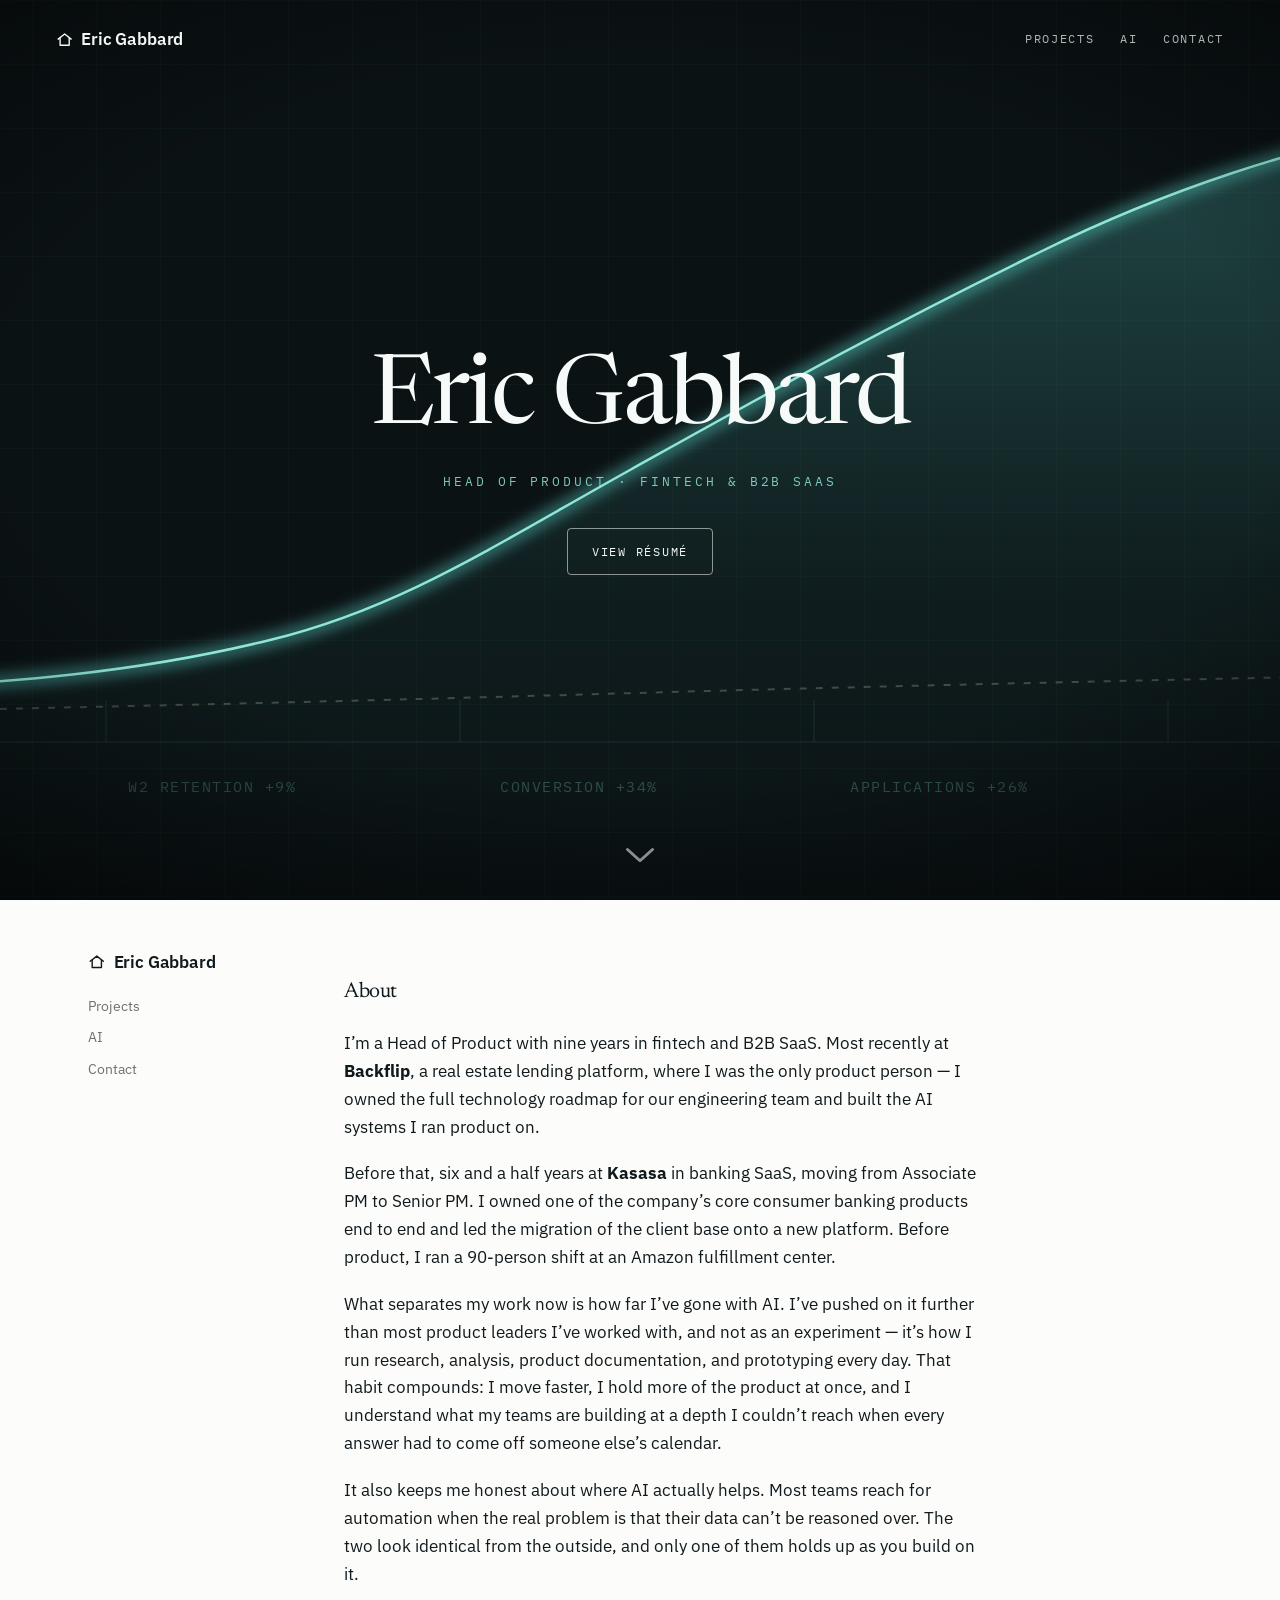
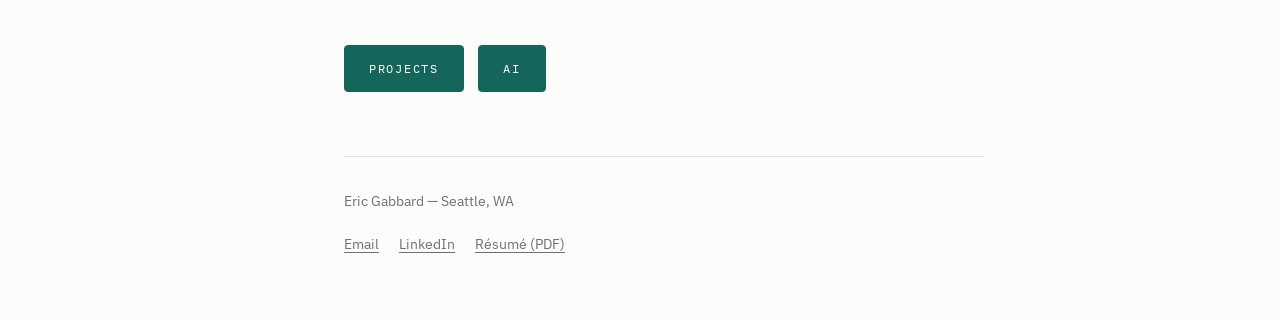
==== index.html @ 1fc72077 "Publish September resume build Rebuild resume.pdf from the updated profile/resume-base.md: new job-h" ====
<!doctype html>
<html lang="en">
<head>
<meta charset="utf-8">
<meta name="viewport" content="width=device-width, initial-scale=1">
<title>Eric Gabbard — Head of Product</title>
<meta name="description" content="Head of Product. Nine years in fintech and B2B SaaS, building products and the AI systems product teams run on.">
<meta property="og:title" content="Eric Gabbard — Head of Product">
<meta property="og:description" content="Nine years in fintech and B2B SaaS, building products and the AI systems product teams run on.">
<meta property="og:type" content="website">
<meta property="og:url" content="https://ericgabbard.com/">
<link rel="canonical" href="https://ericgabbard.com/">
<link rel="icon" href="/favicon-32.png" sizes="32x32" type="image/png">
<link rel="icon" href="/favicon-16.png" sizes="16x16" type="image/png">
<link rel="icon" href="/favicon-48.png" sizes="48x48" type="image/png">
<link rel="apple-touch-icon" href="/apple-touch-icon.png">
<link rel="manifest" href="/site.webmanifest">
<meta name="theme-color" content="#14655a">
<link rel="preconnect" href="https://fonts.googleapis.com">
<link rel="preconnect" href="https://fonts.gstatic.com" crossorigin>
<link rel="stylesheet" href="https://fonts.googleapis.com/css2?family=IBM+Plex+Mono:wght@400;500&family=IBM+Plex+Sans:wght@400;500;600&family=Newsreader:opsz,wght@6..72,400;6..72,500&display=swap">
<link rel="stylesheet" href="/style.css?v=14">
</head>
<body>

<div class="hero">
  <svg class="hero-art" viewBox="0 0 1600 900" preserveAspectRatio="xMidYMid slice" aria-hidden="true" focusable="false">
    <defs>
      <linearGradient id="fade" x1="0" y1="0" x2="0" y2="1">
        <stop offset="0%"   stop-color="#57c9c0" stop-opacity="0.30"/>
        <stop offset="60%"  stop-color="#57c9c0" stop-opacity="0.06"/>
        <stop offset="100%" stop-color="#57c9c0" stop-opacity="0"/>
      </linearGradient>
      <radialGradient id="vig" cx="50%" cy="46%" r="72%">
        <stop offset="55%"  stop-color="#000" stop-opacity="0"/>
        <stop offset="100%" stop-color="#000" stop-opacity="0.62"/>
      </radialGradient>
      <filter id="soft" x="-8%" y="-40%" width="116%" height="180%">
        <feGaussianBlur stdDeviation="7"/>
      </filter>
      <pattern id="grid" width="64" height="64" patternUnits="userSpaceOnUse">
        <path d="M64 0H0V64" fill="none" stroke="#7fd8c8" stroke-opacity="0.05" stroke-width="1"/>
      </pattern>
    </defs>

    <rect width="1600" height="900" fill="#0b1214"/>
    <rect width="1600" height="900" fill="url(#grid)"/>

    <!-- baseline + measurement ticks -->
    <g stroke="#7fd8c8" stroke-opacity="0.13">
      <line x1="0" y1="742" x2="1600" y2="742"/>
      <line x1="266" y1="700" x2="266" y2="742"/>
      <line x1="620" y1="700" x2="620" y2="742"/>
      <line x1="974" y1="700" x2="974" y2="742"/>
      <line x1="1328" y1="700" x2="1328" y2="742"/>
    </g>

    <!-- the curve, drawn large: a retention line that turns -->
    <path d="M0,690 C170,684 300,672 430,640 C560,608 650,548 790,470 C930,392 1040,330 1200,252 C1330,188 1450,150 1600,118"
          fill="none" stroke="#57c9c0" stroke-opacity="0.5" stroke-width="14" filter="url(#soft)"/>
    <path d="M0,690 C170,684 300,672 430,640 C560,608 650,548 790,470 C930,392 1040,330 1200,252 C1330,188 1450,150 1600,118 L1600,900 L0,900 Z"
          fill="url(#fade)"/>
    <path d="M0,690 C170,684 300,672 430,640 C560,608 650,548 790,470 C930,392 1040,330 1200,252 C1330,188 1450,150 1600,118"
          fill="none" stroke="#8fe6d6" stroke-width="2.5"/>

    <!-- a quieter comparison line -->
    <path d="M0,712 C220,708 480,702 760,694 C1040,686 1320,680 1600,674"
          fill="none" stroke="#b9a99a" stroke-opacity="0.32" stroke-width="2" stroke-dasharray="7 9"/>

    <!-- instrument annotations, kept in the baseline band so they never
         collide with the title, and inside the mobile centre-crop -->
    <g font-family="IBM Plex Mono, monospace" font-size="15" fill="#8fe6d6" fill-opacity="0.28" letter-spacing="1.5">
      <text x="288"  y="792">W2 RETENTION  +9%</text>
      <text x="660"  y="792">CONVERSION  +34%</text>
      <text x="1010" y="792">APPLICATIONS  +26%</text>
    </g>

    <rect width="1600" height="900" fill="url(#vig)"/>
  </svg>

  <div class="hero-top">
    <a class="hero-home" href="/" aria-label="Home"><svg class="home-icon" viewBox="0 0 24 24" aria-hidden="true" focusable="false"><path d="M3 11.3 12 4.2l9 7.1" fill="none" stroke="currentColor" stroke-width="1.9" stroke-linecap="round" stroke-linejoin="round"/><path d="M5.7 9.7V19.8h12.6V9.7" fill="none" stroke="currentColor" stroke-width="1.9" stroke-linecap="round" stroke-linejoin="round"/></svg><span>Eric Gabbard</span></a>
    <nav class="hero-nav">
      <a href="/projects">Projects</a>
      <a href="/ai">AI</a>
      <a href="/contact">Contact</a>
    </nav>
  </div>

  <div class="hero-title">
    <h1>Eric Gabbard</h1>
    <p class="hero-role">Head of Product &middot; Fintech &amp; B2B SaaS</p>
    <p class="hero-cta"><a class="btn btn-hero" href="/resume.pdf?v=2026-09">View résumé</a></p>
  </div>

  <a class="hero-cue" href="#about" aria-label="Read more">
    <svg viewBox="0 0 24 14" aria-hidden="true"><path d="M2 2 L12 11 L22 2" fill="none" stroke="currentColor" stroke-width="2.4" stroke-linecap="round" stroke-linejoin="round"/></svg>
  </a>
</div>

<div class="wrap" id="about">

  <header>
    <nav>
      <a class="home" href="/" aria-label="Home"><svg class="home-icon" viewBox="0 0 24 24" aria-hidden="true" focusable="false"><path d="M3 11.3 12 4.2l9 7.1" fill="none" stroke="currentColor" stroke-width="1.9" stroke-linecap="round" stroke-linejoin="round"/><path d="M5.7 9.7V19.8h12.6V9.7" fill="none" stroke="currentColor" stroke-width="1.9" stroke-linecap="round" stroke-linejoin="round"/></svg><span>Eric Gabbard</span></a>
      <ul>
        <li><a href="/projects">Projects</a></li>
        <li><a href="/ai">AI</a></li>
        <li><a href="/contact">Contact</a></li>
      </ul>
    </nav>
  </header>

  <main class="home-about">
    <h2>About</h2>

    <p>I&rsquo;m a Head of Product with nine years in fintech and B2B SaaS. Most recently at
    <strong>Backflip</strong>, a real estate lending platform, where I was the only product person —
    I owned the full technology roadmap for our engineering team and built the AI systems I ran
    product on.</p>

    <p>Before that, six and a half years at <strong>Kasasa</strong> in banking SaaS, moving from
    Associate PM to Senior PM. I owned one of the company&rsquo;s core consumer banking products end
    to end and led the migration of the client base onto a new platform. Before product, I ran a
    90-person shift at an Amazon fulfillment center.</p>

    <p>What separates my work now is how far I&rsquo;ve gone with AI. I&rsquo;ve pushed on it further
    than most product leaders I&rsquo;ve worked with, and not as an experiment — it&rsquo;s how I run
    research, analysis, product documentation, and prototyping every day. That habit compounds: I
    move faster, I hold more of the product at once, and I understand what my teams are building at a
    depth I couldn&rsquo;t reach when every answer had to come off someone else&rsquo;s calendar.</p>

    <p>It also keeps me honest about where AI actually helps. Most teams reach for automation when
    the real problem is that their data can&rsquo;t be reasoned over. The two look identical from the
    outside, and only one of them holds up as you build on it.</p>

    <p class="btn-row">
      <a class="btn btn-primary" href="/projects">Projects</a>
      <a class="btn btn-primary" href="/ai">AI</a>
    </p>
  </main>

  <footer>
    <p>Eric Gabbard — Seattle, WA</p>
    <ul class="footlinks">
      <li><a href="mailto:ericdgabbard@gmail.com">Email</a></li>
      <li><a href="https://www.linkedin.com/in/eric-gabbard-48069759/">LinkedIn</a></li>
      <li><a href="/resume.pdf?v=2026-09">Résumé (PDF)</a></li>
    </ul>
  </footer>

</div>

<script>
(function () {
  var cue = document.querySelector('.hero-cue');
  if (!cue) return;
  var hash = cue.getAttribute('href');
  var target = document.querySelector(hash);
  if (!target) return;

  cue.addEventListener('click', function (e) {
    e.preventDefault();

    if (window.matchMedia('(prefers-reduced-motion: reduce)').matches) {
      target.scrollIntoView();
      history.replaceState(null, '', hash);
      return;
    }

    var start = window.pageYOffset;
    var end = target.getBoundingClientRect().top + start;
    var distance = end - start;
    var duration = 780;
    var t0 = null;

    // easeOutQuad — moves at full speed from the first frame, then eases
    // into the landing. An ease-IN curve here reads as lag before anything
    // happens, which is exactly what we don't want on a click.
    function ease(t) {
      return t * (2 - t);
    }

    function step(now) {
      if (t0 === null) t0 = now;
      var p = Math.min((now - t0) / duration, 1);
      window.scrollTo(0, start + distance * ease(p));
      if (p < 1) {
        requestAnimationFrame(step);
      } else {
        history.replaceState(null, '', hash);
      }
    }

    requestAnimationFrame(step);
  });
})();
</script>

  <script src="/site.js?v=1" defer></script>
  <!-- Cloudflare Web Analytics -->
  <script type='module' src='https://static.cloudflareinsights.com/beacon.min.js' data-cf-beacon='{"token": "a85f519c6c7c4a88a507c44891415a3c"}'></script>
  <!-- End Cloudflare Web Analytics -->
</body>
</html>
---- style.css ----
/* ericgabbard.com — "Instrument Panel"
   Charts are the visual language; every figure is drawn from a published number. */

:root {
  --bg:          #fcfcfa;
  --surface:     #ffffff;
  --fg:          #10191c;
  --muted:       #6a7276;
  --rule:        #e3e2db;
  --accent:      #14655a;
  --accent-soft: #e9f0ee;
  --clay:        #bfae9d;
  --on-accent:   #ffffff;

  --serif: "Newsreader", Georgia, "Iowan Old Style", serif;
  --sans:  "IBM Plex Sans", ui-sans-serif, -apple-system, BlinkMacSystemFont, "Segoe UI", Helvetica, Arial, sans-serif;
  --mono:  "IBM Plex Mono", ui-monospace, "SF Mono", Menlo, Consolas, monospace;

  --max: 44rem;
}

@media (prefers-color-scheme: dark) {
  :root {
    --bg:          #0e1315;
    --surface:     #141a1c;
    --fg:          #e4e8e7;
    --muted:       #8e9997;
    --rule:        #242c2e;
    --accent:      #5cbfad;
    --accent-soft: #16262a;
    --clay:        #8a7d70;
    --on-accent:   #0e1315;
  }
}

*, *::before, *::after { box-sizing: border-box; }

html { -webkit-text-size-adjust: 100%; }

body {
  margin: 0;
  background: var(--bg);
  color: var(--fg);
  font-family: var(--sans);
  font-size: 16.5px;
  line-height: 1.68;
  -webkit-font-smoothing: antialiased;
}

.wrap { max-width: var(--max); margin: 0 auto; padding: 0 1.5rem; }

/* ---------- header ---------- */

header { padding: 2.5rem 0 0; }

nav {
  display: flex; flex-wrap: wrap;
  align-items: center; justify-content: space-between;
  gap: 1rem;
  border-bottom: 1px solid var(--rule);
  padding-bottom: 0.85rem;
}

nav .home {
  font-weight: 600; letter-spacing: -0.01em; text-decoration: none; color: var(--fg);
  display: inline-flex; align-items: center; gap: 0.5rem;
}

/* the home glyph sits with the wordmark and inherits its colour */
.home-icon { width: 1.05em; height: 1.05em; flex: none; }
nav .home:hover { color: var(--accent); }

nav ul { display: flex; gap: 1.5rem; list-style: none; margin: 0; padding: 0; font-size: 0.92rem; }

nav a { color: var(--muted); text-decoration: none; }
nav a:hover, nav a[aria-current="page"] { color: var(--accent); }

/* Below the sidebar breakpoint the nav is a top row rather than a sticky
   left column, so pin the row itself — otherwise the links scroll away and
   the reader has no navigation for the rest of the page. */
@media (max-width: 67.99rem) {
  /* The header, not the nav inside it: a sticky element can only travel
     within its containing block, and the header's box is barely taller
     than the nav row, so pinning the nav pins it nowhere. */
  header {
    position: sticky;
    top: 0;
    z-index: 20;
    background: var(--bg);
    padding: 1.1rem 0 0;
  }
}

a:focus-visible { outline: 2px solid var(--accent); outline-offset: 3px; border-radius: 3px; }

/* ---------- type ---------- */

h1, h2 {
  font-family: var(--serif);
  font-weight: 400;
  letter-spacing: -0.018em;
  line-height: 1.14;
  text-wrap: balance;
}

h1 { font-size: clamp(1.95rem, 5vw, 2.6rem); margin: 2rem 0 1rem; max-width: 20ch; }
h2 { font-size: 1.5rem; margin: 3.2rem 0 1rem; }

h3 {
  font-family: var(--sans);
  font-size: 1.16rem; font-weight: 600;
  letter-spacing: -0.006em;
  margin: 2.6rem 0 0.55rem;
}

p { margin: 0 0 1.15rem; }

a { color: var(--accent); text-underline-offset: 3px; }

.lede { font-size: 1.18rem; line-height: 1.5; color: var(--fg); max-width: 52ch; }
.muted { color: var(--muted); }

.eyebrow {
  font-family: var(--mono);
  font-size: 0.72rem; letter-spacing: 0.12em; text-transform: uppercase;
  color: var(--muted); margin: 0 0 0.8rem;
}

section { margin: 0 0 3.5rem; }

hr { border: 0; border-top: 1px solid var(--rule); margin: 2.6rem 0; }
/* An hr already does the separating; the heading after it does not need its
   full top margin on top of that. Same for the first subhead under a section
   heading. */
hr + h2 { margin-top: 1.6rem; }
h2 + h3 { margin-top: 1.4rem; }

/* ---------- metric strip ---------- */

.strip {
  display: grid;
  grid-template-columns: repeat(auto-fit, minmax(8.5rem, 1fr));
  gap: 1.6rem;
  border-top: 1px solid var(--rule);
  border-bottom: 1px solid var(--rule);
  padding: 1.2rem 0;
  margin: 2.2rem 0 2rem;
}

.metric .k {
  display: block;
  font-family: var(--mono);
  font-size: 0.66rem; letter-spacing: 0.1em; text-transform: uppercase;
  color: var(--muted); margin-bottom: 0.45rem;
}
.metric .v {
  font-family: var(--serif); font-size: 1.7rem; line-height: 1;
  color: var(--accent); font-variant-numeric: tabular-nums;
}
.metric .u { font-family: var(--sans); font-size: 0.72rem; color: var(--muted); margin-left: 0.2rem; }
/* Second line under a metric: the denominator or baseline the number is against.
   Sentence case on purpose — the uppercase .k label above it is already shouting. */
.metric .sub {
  display: block; margin-top: 0.45rem;
  font-family: var(--sans); font-size: 0.76rem; line-height: 1.35;
  color: var(--muted);
}
.metric svg { display: block; margin-top: 0.6rem; width: 100%; height: auto; }

/* ---------- charts ---------- */

.ch-mark { fill: var(--accent); }
.ch-alt  { fill: var(--clay); }
.ch-line { fill: none; stroke: var(--accent); stroke-width: 2; }
.ch-area { fill: var(--accent); opacity: 0.1; }
.ch-lab  { fill: var(--muted); font-family: var(--mono); font-size: 8.5px; letter-spacing: 0.06em; }
.ch-val  { fill: var(--fg); font-family: var(--mono); font-size: 9.5px; }
.ch-on   { fill: var(--on-accent); font-family: var(--sans); font-size: 9px; }
.ch-rule { stroke: var(--rule); stroke-width: 1; }
.ch-ghost { fill: none; stroke: var(--clay); stroke-width: 1; }
.ch-arrow { fill: none; stroke: var(--clay); stroke-width: 1; }

figure { margin: 2rem 0; }
figure svg { display: block; width: 100%; height: auto; }
/* The breakout gives a figure the full 64rem on wide screens, which scales the
   8.5px SVG labels well past body-text size. Hold the drawing back so its type
   reads at roughly the same weight as the prose beside it. */
.case figure { max-width: 46rem; }
figcaption {
  font-family: var(--mono); font-size: 0.72rem; color: var(--muted);
  border-top: 1px solid var(--rule); padding-top: 0.55rem; margin-top: 0.7rem;
  display: flex; flex-wrap: wrap; gap: 0.4rem 1.2rem; justify-content: space-between;
}

/* ---------- work cards ---------- */
/* One project per row. The text column carries problem-then-impact as prose;
   the chart takes the right third. Never a three-up grid — that squeezed the
   cards tall and narrow and left the numbers unreadable. */

.cards { display: grid; grid-template-columns: 1fr; gap: 1.6rem; }

.card {
  display: grid;
  grid-template-columns: minmax(0, 1fr) minmax(0, 20rem);
  gap: 2rem;
  align-items: start;
  padding: 1.6rem 1.75rem;
  border: 1px solid var(--rule);
  border-radius: 8px;
  background: var(--surface);
  text-decoration: none;
  color: inherit;
  transition: border-color 0.15s ease;
}

.card:hover { border-color: var(--accent); }

.card .kicker {
  font-family: var(--mono);
  font-size: 0.68rem; letter-spacing: 0.1em; text-transform: uppercase;
  color: var(--muted); margin: 0 0 0.5rem;
}

.card h3 {
  font-family: var(--serif); font-weight: 500;
  font-size: 1.32rem; line-height: 1.25; margin: 0 0 0.9rem;
}

.card p { margin: 0; color: var(--muted); font-size: 0.94rem; line-height: 1.55; }
.card .pi + .pi { margin-top: 0.7rem; }

.card .tag {
  font-family: var(--mono);
  font-size: 0.62rem; letter-spacing: 0.11em; text-transform: uppercase;
  color: var(--accent);
  margin-right: 0.5rem;
}

.card .stats { margin-top: 1.05rem; }

.card .more {
  display: inline-block; margin-top: 1.05rem;
  font-family: var(--mono); font-size: 0.72rem; letter-spacing: 0.04em;
  color: var(--accent);
}

.card:hover .more { text-decoration: underline; }

.card .chart { align-self: center; }
.card .chart svg { display: block; width: 100%; height: auto; }

@media (max-width: 52rem) {
  .card { grid-template-columns: 1fr; gap: 1.3rem; }
  /* stacked, the chart would blow up to full width and the 9px SVG type with
     it — hold it to roughly the width it has in the two-column layout */
  .card .chart { max-width: 22rem; }
}

/* ---------- lists ---------- */

ul.plain { list-style: none; margin: 0; padding: 0; }
ul.plain > li { padding: 0.9rem 0; border-top: 1px solid var(--rule); }
ul.plain > li:last-child { border-bottom: 1px solid var(--rule); }

.build h3 { margin: 0 0 0.3rem; }
.build p { margin: 0 0 0.5rem; }

.stats { display: flex; flex-wrap: wrap; gap: 0.5rem; list-style: none; margin: 0; padding: 0; }
.stats li {
  font-family: var(--mono);
  font-size: 0.72rem; font-variant-numeric: tabular-nums;
  color: var(--accent); background: var(--accent-soft);
  border-radius: 3px; padding: 0.2rem 0.55rem;
}

/* ---------- case study ---------- */

.case dl { margin: 0 0 2rem; }
.case dt {
  font-family: var(--mono);
  font-size: 0.7rem; letter-spacing: 0.1em; text-transform: uppercase;
  color: var(--muted); margin-top: 1rem;
}
.case dd { margin: 0.2rem 0 0; }

blockquote {
  margin: 2.2rem 0;
  padding: 0.2rem 0 0.2rem 1.2rem;
  border-left: 2px solid var(--accent);
  font-family: var(--serif); font-size: 1.12rem; font-style: italic;
  color: var(--muted);
}

.outcome {
  border: 1px solid var(--rule);
  border-radius: 8px;
  padding: 1.2rem 1.4rem;
  background: var(--accent-soft);
}
.outcome h3 { margin-top: 0; }
.outcome ul { margin: 0; padding-left: 1.1rem; }

.back { display: inline-block; margin: 2.5rem 0 0; font-size: 0.93rem; text-decoration: none; }

/* A date sitting beside an h3. Mono and small so it reads as a timestamp
   rather than competing with the heading it follows. */
.when {
  font-family: var(--mono);
  font-size: 0.72rem; font-weight: 400;
  letter-spacing: 0.04em;
  color: var(--muted);
  margin-left: 0.15rem;
}

/* ---------- blueprint figures (AI page) ---------- */

.plate {
  background: #0e1826;
  background-image:
    linear-gradient(rgba(127,168,201,0.09) 1px, transparent 1px),
    linear-gradient(90deg, rgba(127,168,201,0.09) 1px, transparent 1px);
  background-size: 22px 22px;
  border: 1px solid #23405c;
  border-radius: 8px;
  padding: 1.4rem 1.5rem 1.1rem;
  margin: 2.2rem 0;
  overflow-x: auto;
}

.plate svg { display: block; width: 100%; min-width: 30rem; height: auto; }

.plate figcaption {
  font-family: var(--mono); font-size: 0.68rem;
  letter-spacing: 0.09em; text-transform: uppercase;
  color: #8fa4b8; border-top: 1px solid rgba(127,168,201,0.28);
  padding-top: 0.6rem; margin-top: 0.9rem;
}

.bp-box   { fill: none; stroke: #7fa8c9; stroke-width: 1; }
.bp-box-d { fill: none; stroke: #7fa8c9; stroke-width: 1; stroke-dasharray: 3 3; }
.bp-key   { fill: rgba(87,201,192,0.10); stroke: #57c9c0; stroke-width: 1.4; }
.bp-arrow { fill: none; stroke: #7fa8c9; stroke-width: 1; }
.bp-arrow-k { fill: none; stroke: #57c9c0; stroke-width: 1; }
.bp-head  { fill: #7fa8c9; }
.bp-head-k { fill: #57c9c0; }
.bp-t     { fill: #dfeaf4; font-family: var(--mono); font-size: 9.5px; }
.bp-t-k   { fill: #57c9c0; font-family: var(--mono); font-size: 10px; }
.bp-t-m   { fill: #8fa4b8; font-family: var(--mono); font-size: 8.5px; letter-spacing: 0.08em; }

/* ---------- footer ---------- */

footer {
  border-top: 1px solid var(--rule);
  margin-top: 4rem;
  padding: 2rem 0 4rem;
  font-size: 0.9rem;
  color: var(--muted);
}

footer a { color: var(--muted); }
footer a:hover { color: var(--accent); }

.footlinks { display: flex; flex-wrap: wrap; gap: 1.25rem; list-style: none; margin: 0.5rem 0 0; padding: 0; }

@media (prefers-reduced-motion: reduce) {
  * { transition: none !important; animation: none !important; }
}

.bp-box-w { fill: none; stroke: #d98c7a; stroke-width: 1; }
.bp-t-w   { fill: #d98c7a; font-family: var(--mono); font-size: 8.5px; }
.bp-arrow-w { fill: none; stroke: #d98c7a; stroke-width: 1; }
.bp-div   { stroke: rgba(127,168,201,0.35); stroke-width: 1; stroke-dasharray: 4 4; }

main > .eyebrow:first-child { margin-top: 2.2rem; }

/* ---------- wide screens: sticky identity rail + breakout figures ----------
   Prose keeps its ~65-character measure; charts and diagrams take the extra
   width instead of leaving it empty. Everything below 68rem is untouched. */

@media (min-width: 68rem) {

  .wrap {
    max-width: 74rem;
    display: grid;
    grid-template-columns: 12rem minmax(0, 40rem) minmax(0, 1fr);
    column-gap: 4rem;
    align-items: start;
    padding: 0 2.5rem;
  }

  header {
    grid-column: 1;
    grid-row: 1 / span 2;
    position: sticky;
    top: 3rem;
    padding: 3rem 0 0;
  }

  header nav {
    flex-direction: column;
    align-items: flex-start;
    gap: 1.1rem;
    border-bottom: 0;
    padding-bottom: 0;
  }

  header nav .home { font-size: 1.05rem; }

  header nav ul { flex-direction: column; gap: 0.45rem; font-size: 0.9rem; }

  main {
    grid-column: 2 / 4;
    display: grid;
    grid-template-columns: minmax(0, 40rem) minmax(0, 1fr);
    column-gap: 4rem;
    padding-top: 3rem;
  }

  main > * { grid-column: 1; }

  /* data breathes into the right margin */
  main > .strip,
  main > figure,
  main > .loop,
  main > .builtfor,
  main > .plate { grid-column: 1 / -1; }


  /* Plates break out of the prose measure, but only a little. At full 1/-1
     width they read as the page's subject instead of its supporting evidence. */
  main > .plate { max-width: 44rem; }

  main > *:first-child { margin-top: 0; }

  footer {
    grid-column: 2;
    grid-row: 2;
  }

  .strip { grid-template-columns: repeat(4, 1fr); }

  .plate svg { min-width: 0; }
}

@media (min-width: 100rem) {
  .wrap { max-width: 84rem; grid-template-columns: 14rem minmax(0, 44rem) minmax(0, 1fr); }
  main { grid-template-columns: minmax(0, 44rem) minmax(0, 1fr); }
}

@media (min-width: 68rem) {
  /* sparklines are sparklines — don't let them stretch across the strip */
  .metric svg { max-width: 15rem; }

  /* one project per row, breaking into the right margin the way a figure does */
  main > .cards { grid-column: 1 / -1; }
  .card { grid-template-columns: minmax(0, 1fr) minmax(0, 22rem); gap: 3rem; padding: 1.75rem 2rem; }
}

/* ================= home hero ================= */

.hero {
  position: relative;
  /* Full viewport, so nothing from the About section peeks above the fold.
     dvh tracks the mobile toolbar as it collapses; vh is the fallback. */
  min-height: 100vh;
  min-height: 100dvh;
  display: grid;
  grid-template-rows: auto 1fr auto;
  overflow: hidden;
  background: #0b1214;
  isolation: isolate;
}

.hero-art {
  position: absolute;
  inset: 0;
  width: 100%;
  height: 100%;
  z-index: -1;
}

.hero-top {
  display: flex;
  flex-wrap: wrap;
  align-items: center;
  justify-content: space-between;
  gap: 1rem;
  padding: 1.6rem clamp(1.5rem, 5vw, 3.5rem);
}

.hero-home {
  color: #f2f7f5;
  font-weight: 600;
  text-decoration: none;
  letter-spacing: -0.01em;
  display: inline-flex;
  align-items: center;
  gap: 0.5rem;
}

.hero-nav { display: flex; gap: 1.6rem; border-bottom: 0; padding-bottom: 0; }

.hero-nav a {
  color: rgba(242, 247, 245, 0.72);
  text-decoration: none;
  font-family: var(--mono);
  font-size: 0.76rem;
  letter-spacing: 0.14em;
  text-transform: uppercase;
}

.hero-nav a:hover, .hero-home:hover { color: #8fe6d6; }

.hero-title {
  align-self: center;
  text-align: center;
  padding: 0 1.5rem;
}

.hero-title h1 {
  font-family: var(--serif);
  font-weight: 400;
  color: #f6faf8;
  font-size: clamp(2.6rem, 9vw, 6rem);
  line-height: 1;
  letter-spacing: -0.03em;
  margin: 0;
  max-width: none;
}

.hero-role {
  font-family: var(--mono);
  font-size: clamp(0.68rem, 1.6vw, 0.84rem);
  letter-spacing: 0.22em;
  text-transform: uppercase;
  color: rgba(143, 230, 214, 0.85);
  margin: 1.4rem 0 0;
}

.hero-cue {
  justify-self: center;
  margin-bottom: 2.2rem;
  color: rgba(242, 247, 245, 0.55);
  width: 30px;
  display: block;
  animation: cue 2.6s ease-in-out infinite;
}

.hero-cue svg { display: block; width: 100%; }
.hero-cue:hover, .hero-cue:focus-visible { color: #8fe6d6; animation-play-state: paused; }

@keyframes cue {
  0%, 100% { transform: translateY(0); }
  50%      { transform: translateY(5px); }
}

@media (prefers-reduced-motion: reduce) {
  .hero-cue { animation: none; }
}

/* ================= home body ================= */

/* The home page's below-fold half uses the same .wrap shell as every other
   page, so the nav that appears when you scroll past the hero is the same
   nav — a top row on narrow screens, the sticky left column at 68rem+. */

.home-about h2 {
  margin: 2rem 0 1.6rem;
  font-size: 1.35rem;
}

.home-about p { font-size: 1.04rem; }

.home-links {
  display: flex;
  flex-wrap: wrap;
  gap: 1.6rem;
  margin: 2rem 0 0;
  font-family: var(--mono);
  font-size: 0.8rem;
  letter-spacing: 0.1em;
  text-transform: uppercase;
}

.btn-row {
  display: flex;
  flex-wrap: wrap;
  gap: 0.9rem;
  margin: 2.4rem 0 0;
}

.hero-cta { margin: 2.2rem 0 0; }

.btn {
  display: inline-block;
  border: 1px solid var(--accent);
  color: var(--accent);
  text-decoration: none;
  font-family: var(--mono);
  font-size: 0.78rem;
  letter-spacing: 0.14em;
  text-transform: uppercase;
  padding: 0.75rem 1.5rem;
  border-radius: 4px;
  transition: background 0.15s ease, color 0.15s ease;
}

.btn:hover { background: var(--accent); color: var(--on-accent); }

/* filled: the two routes off the homepage */
.btn-primary {
  background: var(--accent);
  color: var(--on-accent);
  border-color: var(--accent);
}

.btn-primary:hover { background: transparent; color: var(--accent); }

/* on the dark hero, the accent green has too little contrast — go light */
.btn-hero {
  border-color: rgba(242, 247, 245, 0.55);
  color: #f2f7f5;
}

.btn-hero:hover { background: #f2f7f5; color: #0b1214; }
.btn-hero:focus-visible { outline-color: #8fe6d6; }

/* ================= contact list ================= */

.contact-list > li {
  display: grid;
  grid-template-columns: 7rem 1fr;
  gap: 1rem;
  align-items: baseline;
}

.contact-list .k {
  font-family: var(--mono);
  font-size: 0.7rem;
  letter-spacing: 0.1em;
  text-transform: uppercase;
  color: var(--muted);
}

@media (max-width: 30rem) {
  .contact-list > li { grid-template-columns: 1fr; gap: 0.2rem; }
}

@media (max-width: 30rem) {
  .hero-role { letter-spacing: 0.13em; font-size: 0.63rem; }
  .hero-top { padding: 1.2rem 1.1rem; }
  .hero-nav { gap: 1.1rem; }
}

/* No CSS scroll-behavior here on purpose: the hero cue animates the scroll
   in JS, and a browser-level smooth scroll fights it on every frame — the
   symptom is a long stall before anything moves. */

#about { scroll-margin-top: 0; }

/* ---------- the day loop (AI page hero) ----------
   Four panels, one working day. Hairline grid rather than four bordered
   cards: the day is continuous, and gaps between cards would read as four
   unrelated claims instead of one loop. */

/* Two by two, held to the prose measure. Four columns across 34rem gave each
   panel ~8rem and broke the text to one word a line; the day still reads in
   order left-to-right, top-to-bottom. */
.loop {
  display: grid;
  grid-template-columns: repeat(2, minmax(0, 1fr));
  gap: 1px;
  background: var(--rule);
  border: 1px solid var(--rule);
  border-radius: 8px;
  overflow: hidden;
  margin: 2rem 0 2.4rem;
}

.loop .step { background: var(--bg); padding: 1.3rem 1.25rem 1.45rem; }

.loop .when {
  display: block;
  font-family: var(--mono);
  font-size: 0.66rem; letter-spacing: 0.13em; text-transform: uppercase;
  color: var(--accent);
  margin-bottom: 0.4rem;
}

.loop h3 { font-size: 1.06rem; margin: 0 0 0.35rem; }
/* These four panels are the page's opening argument, not caption text.
   They read at body size and in body colour; the mono .when label above
   is what carries the hierarchy. */
.loop p { margin: 0; font-size: 1rem; line-height: 1.6; color: var(--fg); }

@media (max-width: 30rem) {
  .loop { grid-template-columns: 1fr; }
}

/* The pivot from my own practice to the company's. Reads as a turn in the
   argument, not as a pull quote. */

.turn {
  border-left: 2px solid var(--accent);
  background: var(--accent-soft);
  border-radius: 0 8px 8px 0;
  padding: 1.15rem 1.3rem;
  margin: 2.2rem 0;
}
.turn p { margin: 0; }
.turn p.claim { font-weight: 600; }
.turn p + p { margin-top: 0.6rem; font-size: 1.02rem; line-height: 1.6; color: var(--fg); }

/* Three things the company got. Clay rules on top, no boxes — these are
   summaries that point down the page, not cards to click. */

.builtfor { display: grid; grid-template-columns: 1fr; gap: 1.7rem; margin: 1.4rem 0 0; }
/* Flex column so the stat can be pushed to the bottom: the three paragraphs
   are different lengths, and left in flow their hairlines sat at three
   different heights across the row. */
.builtfor .bf {
  border-top: 2px solid var(--clay);
  padding-top: 0.7rem;
  display: flex;
  flex-direction: column;
}
.builtfor .bf h3 { margin: 0 0 0.35rem; font-size: 1.06rem; }
.builtfor .bf p { margin: 0; font-size: 1rem; line-height: 1.6; color: var(--fg); }

/* The number is the point of each block, so it leaves the paragraph and sits
   below a hairline as a labelled pair. Set as one run it wrapped mid-value and
   left "days" alone on the last line; a label above gives the value its own
   line to break on. */
/* auto keeps the hairline on the floor of the block; the gap below the prose
   is the minimum, not the actual, distance */
.builtfor .bf > p:not(.stat) { margin-bottom: 0.9rem; }
.builtfor .bf p.stat {
  margin-top: auto;
  border-top: 1px solid var(--rule);
  padding-top: 0.5rem;
}
.builtfor .bf .stat .lab {
  display: block;
  font-family: var(--mono);
  font-size: 0.64rem; letter-spacing: 0.12em; text-transform: uppercase;
  color: var(--muted);
  margin-bottom: 0.15rem;
}
.builtfor .bf .stat .val {
  display: block;
  font-family: var(--mono);
  font-size: 0.85rem; line-height: 1.4;
  color: var(--accent);
}

/* Deliberately not a three-up. Split across the prose measure each column is
   ~10rem wide and the sentences shred; stacked, each one keeps a readable
   line and the clay rule still separates them at a glance. */

/* The day and the three outcomes stay on the prose measure. They are the
   argument, not supporting data, so they align with the paragraphs above and
   below them rather than breaking into the right margin the way .strip and
   the figures do. */

/* .wrap.solo is retired (2026-09-01). It existed because the wide grid
   reserved a third of the screen for breakout figures, which left a
   figure-light page as a narrow ribbon beside an empty column. The grid above
   now runs 40rem of prose against a 14rem figure margin, so every page --
   case study, essay, cards -- sits on one geometry with the rail anchored at
   the same x. Pages whose blocks want the extra width span 1 / -1 instead. */

/* Between the sidebar breakpoint and the phone, the day is two by two and the
   outcomes sit side by side. */
@media (min-width: 46rem) and (max-width: 67.99rem) {
  .builtfor { grid-template-columns: repeat(3, minmax(0, 1fr)); gap: 1.5rem; }
}

/* ---------- panel rows at the breakout width ----------
   .loop and .builtfor span 1 / -1, so above the sidebar breakpoint they get
   prose + figure margin rather than the 40rem measure. Declared here, after
   their base rules, because those set the narrow fallbacks. */
@media (min-width: 68rem) {
  .loop { grid-template-columns: repeat(4, minmax(0, 1fr)); }
  .builtfor { grid-template-columns: repeat(3, minmax(0, 1fr)); gap: 1.7rem; }
}
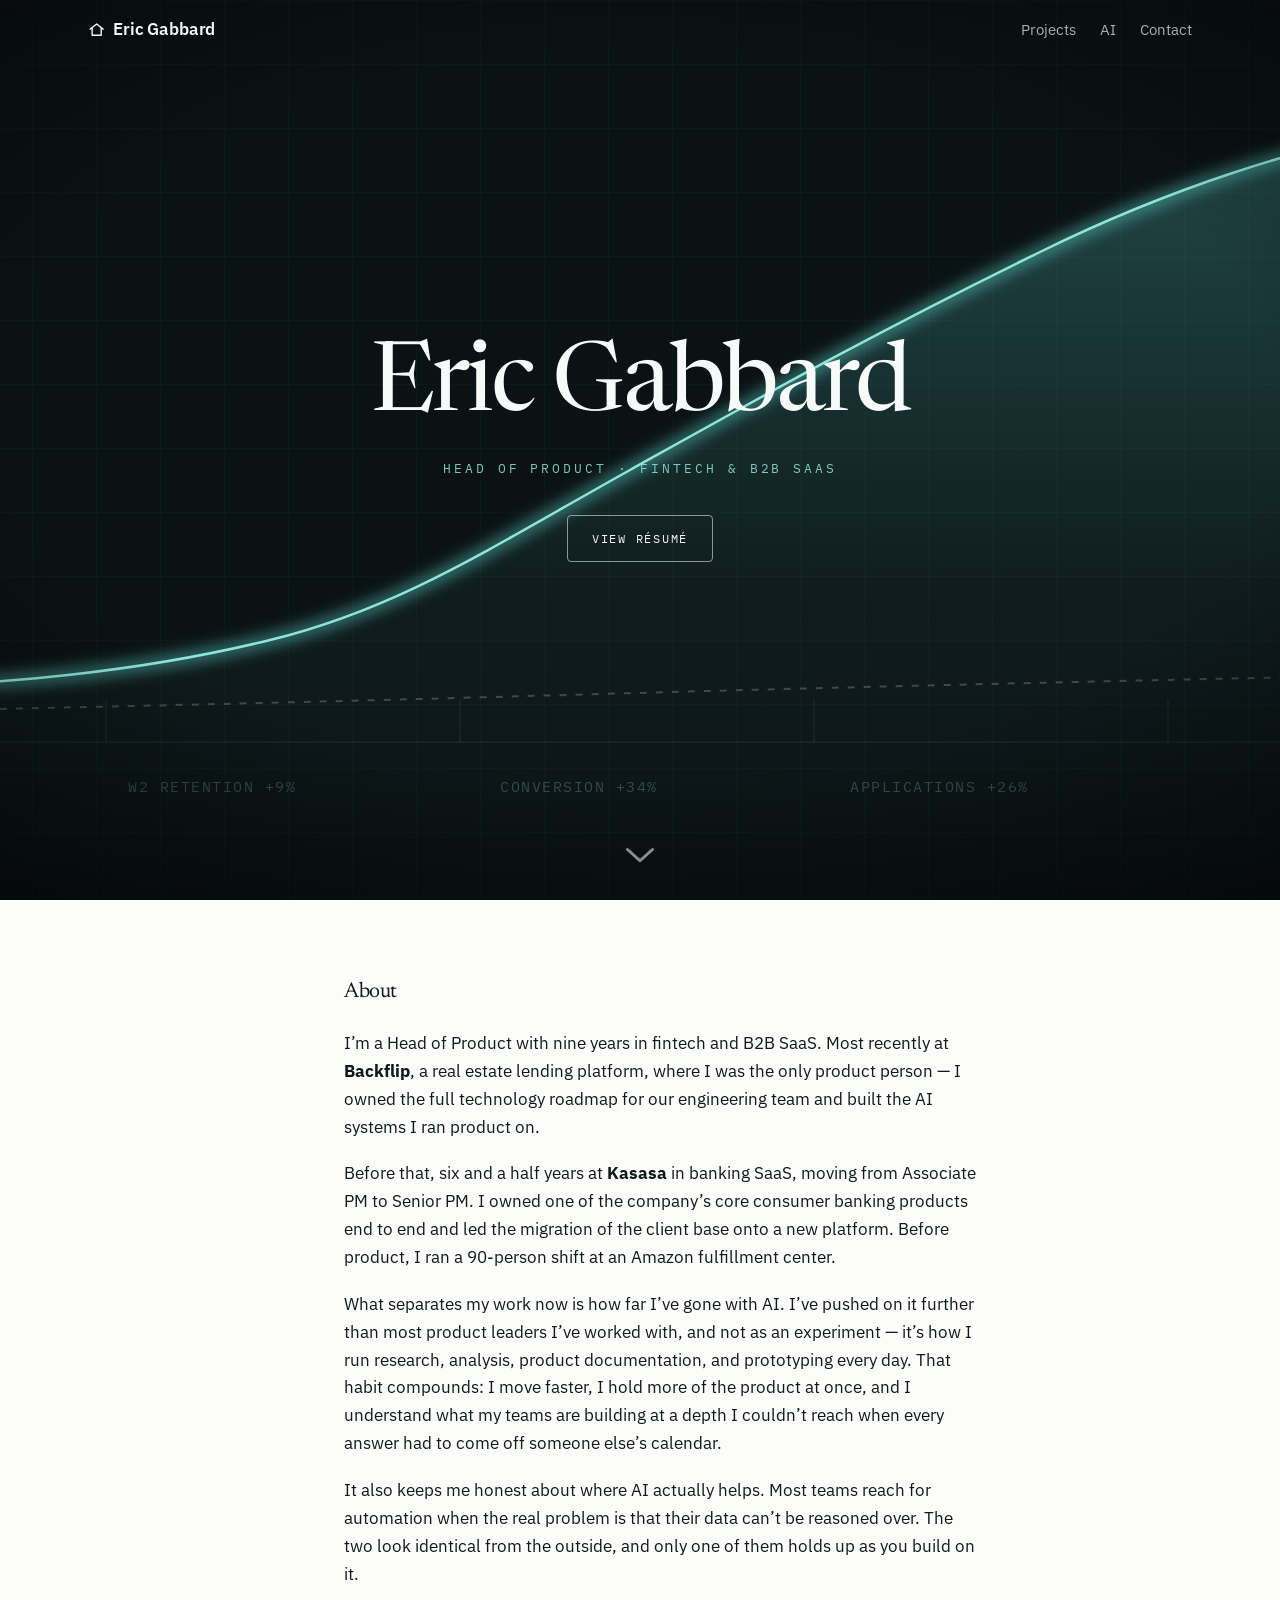
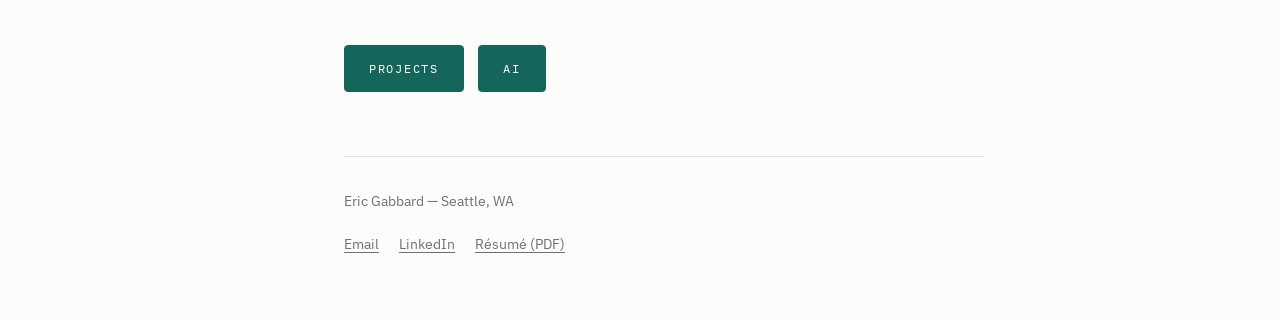
==== commit 0bf40ac5: "Site review phase 1: performance, layout, accessibility, SEO plumbing Fonts load non-blocking with u" ====
--- a/index.html
+++ b/index.html
@@ -9,6 +9,13 @@
 <meta property="og:description" content="Nine years in fintech and B2B SaaS, building products and the AI systems product teams run on.">
 <meta property="og:type" content="website">
 <meta property="og:url" content="https://ericgabbard.com/">
+<meta property="og:image" content="https://ericgabbard.com/og-image.png">
+<meta property="og:image:width" content="1200">
+<meta property="og:image:height" content="630">
+<meta name="twitter:card" content="summary_large_image">
+<meta name="twitter:title" content="Eric Gabbard — Head of Product">
+<meta name="twitter:description" content="Nine years in fintech and B2B SaaS, building products and the AI systems product teams run on.">
+<meta name="twitter:image" content="https://ericgabbard.com/og-image.png">
 <link rel="canonical" href="https://ericgabbard.com/">
 <link rel="icon" href="/favicon-32.png" sizes="32x32" type="image/png">
 <link rel="icon" href="/favicon-16.png" sizes="16x16" type="image/png">
@@ -18,10 +25,38 @@
 <meta name="theme-color" content="#14655a">
 <link rel="preconnect" href="https://fonts.googleapis.com">
 <link rel="preconnect" href="https://fonts.gstatic.com" crossorigin>
-<link rel="stylesheet" href="https://fonts.googleapis.com/css2?family=IBM+Plex+Mono:wght@400;500&family=IBM+Plex+Sans:wght@400;500;600&family=Newsreader:opsz,wght@6..72,400;6..72,500&display=swap">
-<link rel="stylesheet" href="/style.css?v=14">
+<link rel="stylesheet" href="https://fonts.googleapis.com/css2?family=IBM+Plex+Mono:wght@400&family=IBM+Plex+Sans:wght@400;600&family=Newsreader:opsz,wght@6..72,400;6..72,500&display=swap" media="print" onload="this.media='all'">
+<noscript><link rel="stylesheet" href="https://fonts.googleapis.com/css2?family=IBM+Plex+Mono:wght@400&family=IBM+Plex+Sans:wght@400;600&family=Newsreader:opsz,wght@6..72,400;6..72,500&display=swap"></noscript>
+<link rel="stylesheet" href="/style.css?v=15">
+<script type="application/ld+json">
+{
+  "@context": "https://schema.org",
+  "@type": "Person",
+  "name": "Eric Gabbard",
+  "jobTitle": "Head of Product",
+  "url": "https://ericgabbard.com/",
+  "sameAs": ["https://www.linkedin.com/in/eric-gabbard-48069759/"],
+  "address": {
+    "@type": "PostalAddress",
+    "addressLocality": "Seattle",
+    "addressRegion": "WA"
+  }
+}
+</script>
 </head>
 <body>
+<a class="skip" href="#main">Skip to content</a>
+
+<header class="bar over">
+  <nav>
+    <a class="home" href="/" aria-label="Eric Gabbard, home"><svg class="home-icon" viewBox="0 0 24 24" aria-hidden="true" focusable="false"><path d="M3 11.3 12 4.2l9 7.1" fill="none" stroke="currentColor" stroke-width="1.9" stroke-linecap="round" stroke-linejoin="round"/><path d="M5.7 9.7V19.8h12.6V9.7" fill="none" stroke="currentColor" stroke-width="1.9" stroke-linecap="round" stroke-linejoin="round"/></svg><span>Eric Gabbard</span></a>
+    <ul>
+      <li><a href="/projects/">Projects</a></li>
+      <li><a href="/ai">AI</a></li>
+      <li><a href="/contact">Contact</a></li>
+    </ul>
+  </nav>
+</header>
 
 <div class="hero">
   <svg class="hero-art" viewBox="0 0 1600 900" preserveAspectRatio="xMidYMid slice" aria-hidden="true" focusable="false">
@@ -46,6 +81,9 @@
     <rect width="1600" height="900" fill="#0b1214"/>
     <rect width="1600" height="900" fill="url(#grid)"/>
 
+    <!-- everything drawn, as one layer: on a phone CSS slides this group
+         down so the curve clears the title -->
+    <g class="art">
     <!-- baseline + measurement ticks -->
     <g stroke="#7fd8c8" stroke-opacity="0.13">
       <line x1="0" y1="742" x2="1600" y2="742"/>
@@ -74,18 +112,10 @@
       <text x="660"  y="792">CONVERSION  +34%</text>
       <text x="1010" y="792">APPLICATIONS  +26%</text>
     </g>
+    </g>
 
     <rect width="1600" height="900" fill="url(#vig)"/>
   </svg>
-
-  <div class="hero-top">
-    <a class="hero-home" href="/" aria-label="Home"><svg class="home-icon" viewBox="0 0 24 24" aria-hidden="true" focusable="false"><path d="M3 11.3 12 4.2l9 7.1" fill="none" stroke="currentColor" stroke-width="1.9" stroke-linecap="round" stroke-linejoin="round"/><path d="M5.7 9.7V19.8h12.6V9.7" fill="none" stroke="currentColor" stroke-width="1.9" stroke-linecap="round" stroke-linejoin="round"/></svg><span>Eric Gabbard</span></a>
-    <nav class="hero-nav">
-      <a href="/projects">Projects</a>
-      <a href="/ai">AI</a>
-      <a href="/contact">Contact</a>
-    </nav>
-  </div>
 
   <div class="hero-title">
     <h1>Eric Gabbard</h1>
@@ -100,18 +130,7 @@
 
 <div class="wrap" id="about">
 
-  <header>
-    <nav>
-      <a class="home" href="/" aria-label="Home"><svg class="home-icon" viewBox="0 0 24 24" aria-hidden="true" focusable="false"><path d="M3 11.3 12 4.2l9 7.1" fill="none" stroke="currentColor" stroke-width="1.9" stroke-linecap="round" stroke-linejoin="round"/><path d="M5.7 9.7V19.8h12.6V9.7" fill="none" stroke="currentColor" stroke-width="1.9" stroke-linecap="round" stroke-linejoin="round"/></svg><span>Eric Gabbard</span></a>
-      <ul>
-        <li><a href="/projects">Projects</a></li>
-        <li><a href="/ai">AI</a></li>
-        <li><a href="/contact">Contact</a></li>
-      </ul>
-    </nav>
-  </header>
-
-  <main class="home-about">
+  <main id="main" class="home-about">
     <h2>About</h2>
 
     <p>I&rsquo;m a Head of Product with nine years in fintech and B2B SaaS. Most recently at
@@ -135,7 +154,7 @@
     outside, and only one of them holds up as you build on it.</p>
 
     <p class="btn-row">
-      <a class="btn btn-primary" href="/projects">Projects</a>
+      <a class="btn btn-primary" href="/projects/">Projects</a>
       <a class="btn btn-primary" href="/ai">AI</a>
     </p>
   </main>
@@ -153,6 +172,18 @@
 
 <script>
 (function () {
+  // The bar is light-on-dark only while the hero is under it.
+  var bar = document.querySelector('header.bar');
+  var hero = document.querySelector('.hero');
+  if (!bar || !hero || !('IntersectionObserver' in window)) { if (bar) bar.classList.remove('over'); return; }
+  new IntersectionObserver(function (entries) {
+    bar.classList.toggle('over', entries[0].isIntersecting);
+  }, { rootMargin: '-' + bar.offsetHeight + 'px 0px 0px 0px', threshold: 0 }).observe(hero);
+})();
+</script>
+
+<script>
+(function () {
   var cue = document.querySelector('.hero-cue');
   if (!cue) return;
   var hash = cue.getAttribute('href');
@@ -168,11 +199,23 @@
       return;
     }
 
+    var bar = document.querySelector('header.bar');
     var start = window.pageYOffset;
-    var end = target.getBoundingClientRect().top + start;
+    var end = target.getBoundingClientRect().top + start - (bar ? bar.offsetHeight + 20 : 0);
     var distance = end - start;
     var duration = 780;
     var t0 = null;
+    var cancelled = false;
+
+    // The reader taking the wheel, a finger or a key mid-flight means the
+    // animation should stop fighting them. One-shot listeners; whichever
+    // path ends the animation removes the rest.
+    var stops = ['wheel', 'touchstart', 'keydown'];
+    function cancel() { cancelled = true; unlisten(); }
+    function unlisten() {
+      stops.forEach(function (ev) { window.removeEventListener(ev, cancel); });
+    }
+    stops.forEach(function (ev) { window.addEventListener(ev, cancel, { passive: true }); });
 
     // easeOutQuad — moves at full speed from the first frame, then eases
     // into the landing. An ease-IN curve here reads as lag before anything
@@ -182,12 +225,14 @@
     }
 
     function step(now) {
+      if (cancelled) return;
       if (t0 === null) t0 = now;
       var p = Math.min((now - t0) / duration, 1);
       window.scrollTo(0, start + distance * ease(p));
       if (p < 1) {
         requestAnimationFrame(step);
       } else {
+        unlisten();
         history.replaceState(null, '', hash);
       }
     }
@@ -197,7 +242,7 @@
 })();
 </script>
 
-  <script src="/site.js?v=1" defer></script>
+  <script src="/site.js?v=2" defer></script>
   <!-- Cloudflare Web Analytics -->
   <script type='module' src='https://static.cloudflareinsights.com/beacon.min.js' data-cf-beacon='{"token": "a85f519c6c7c4a88a507c44891415a3c"}'></script>
   <!-- End Cloudflare Web Analytics -->
--- a/style.css
+++ b/style.css
@@ -9,7 +9,9 @@
   --rule:        #e3e2db;
   --accent:      #14655a;
   --accent-soft: #e9f0ee;
-  --clay:        #bfae9d;
+  /* Also the comparison-bar fill in the charts, so it has to clear 3:1 on
+     --bg (this is 3.4:1); the lighter clay it replaced was 2.1:1. */
+  --clay:        #9c8b78;
   --on-accent:   #ffffff;
 
   --serif: "Newsreader", Georgia, "Iowan Old Style", serif;
@@ -17,6 +19,10 @@
   --mono:  "IBM Plex Mono", ui-monospace, "SF Mono", Menlo, Consolas, monospace;
 
   --max: 44rem;
+
+  /* Height of the home page's top bar. The hero is sized against it so the
+     bar plus the hero fill exactly one viewport. */
+  --bar-h: 3.8rem;
 }
 
 @media (prefers-color-scheme: dark) {
@@ -49,9 +55,28 @@
 
 .wrap { max-width: var(--max); margin: 0 auto; padding: 0 1.5rem; }
 
+/* Keyboard users get a way past the nav. Off-canvas until focused, then it
+   drops in as a small filled tab at the top-left. */
+.skip {
+  position: absolute;
+  top: 0; left: 0;
+  z-index: 30;
+  transform: translateY(-110%);
+  background: var(--accent);
+  color: var(--on-accent);
+  font-family: var(--mono);
+  font-size: 0.78rem;
+  letter-spacing: 0.08em;
+  text-decoration: none;
+  padding: 0.6rem 1rem;
+  border-radius: 0 0 4px 0;
+  transition: transform 0.12s ease;
+}
+.skip:focus, .skip:focus-visible { transform: none; outline-offset: 0; }
+
 /* ---------- header ---------- */
 
-header { padding: 2.5rem 0 0; }
+header { padding: 1.1rem 0 0; }
 
 nav {
   display: flex; flex-wrap: wrap;
@@ -74,6 +99,10 @@
 
 nav a { color: var(--muted); text-decoration: none; }
 nav a:hover, nav a[aria-current="page"] { color: var(--accent); }
+
+/* Inline links take vertical padding without changing the line box, so this
+   lifts the hit area to 24px+ without moving anything. */
+nav ul a, .footlinks a { padding: 0.35rem 0; }
 
 /* Below the sidebar breakpoint the nav is a top row rather than a sticky
    left column, so pin the row itself — otherwise the links scroll away and
@@ -87,9 +116,43 @@
     top: 0;
     z-index: 20;
     background: var(--bg);
-    padding: 1.1rem 0 0;
-  }
-}
+  }
+}
+
+/* The home page's one nav: a full-width bar that sits above the hero and
+   stays pinned at every width. It is the same row as the inner pages' top
+   nav, with the hairline on the bar rather than on the row inside it. */
+header.bar {
+  position: sticky;
+  top: 0;
+  z-index: 20;
+  display: flex;
+  flex-direction: column;
+  justify-content: center;
+  min-height: var(--bar-h);
+  padding: 0;
+  background: var(--bg);
+  border-bottom: 1px solid var(--rule);
+}
+
+header.bar nav {
+  width: 100%;
+  max-width: var(--max);
+  margin: 0 auto;
+  padding: 0 1.5rem;
+  border-bottom: 0;
+}
+
+/* While the bar is over the hero it goes transparent and light, so the dark
+   frame runs edge to edge; once the hero scrolls out (JS toggles .over off)
+   it becomes the same solid bar the inner pages use. No JS: solid bar. */
+header.bar.over {
+  background: transparent;
+  border-bottom-color: transparent;
+}
+header.bar.over nav .home { color: #f3f7f5; }
+header.bar.over nav ul a { color: rgba(226, 238, 234, 0.72); }
+header.bar.over nav ul a:hover { color: #8fe6d6; }
 
 a:focus-visible { outline: 2px solid var(--accent); outline-offset: 3px; border-radius: 3px; }
 
@@ -117,8 +180,7 @@
 
 a { color: var(--accent); text-underline-offset: 3px; }
 
-.lede { font-size: 1.18rem; line-height: 1.5; color: var(--fg); max-width: 52ch; }
-.muted { color: var(--muted); }
+.lede { font-size: 1.18rem; line-height: 1.5; color: var(--fg); }
 
 .eyebrow {
   font-family: var(--mono);
@@ -126,53 +188,10 @@
   color: var(--muted); margin: 0 0 0.8rem;
 }
 
-section { margin: 0 0 3.5rem; }
-
-hr { border: 0; border-top: 1px solid var(--rule); margin: 2.6rem 0; }
-/* An hr already does the separating; the heading after it does not need its
-   full top margin on top of that. Same for the first subhead under a section
-   heading. */
-hr + h2 { margin-top: 1.6rem; }
-h2 + h3 { margin-top: 1.4rem; }
-
-/* ---------- metric strip ---------- */
-
-.strip {
-  display: grid;
-  grid-template-columns: repeat(auto-fit, minmax(8.5rem, 1fr));
-  gap: 1.6rem;
-  border-top: 1px solid var(--rule);
-  border-bottom: 1px solid var(--rule);
-  padding: 1.2rem 0;
-  margin: 2.2rem 0 2rem;
-}
-
-.metric .k {
-  display: block;
-  font-family: var(--mono);
-  font-size: 0.66rem; letter-spacing: 0.1em; text-transform: uppercase;
-  color: var(--muted); margin-bottom: 0.45rem;
-}
-.metric .v {
-  font-family: var(--serif); font-size: 1.7rem; line-height: 1;
-  color: var(--accent); font-variant-numeric: tabular-nums;
-}
-.metric .u { font-family: var(--sans); font-size: 0.72rem; color: var(--muted); margin-left: 0.2rem; }
-/* Second line under a metric: the denominator or baseline the number is against.
-   Sentence case on purpose — the uppercase .k label above it is already shouting. */
-.metric .sub {
-  display: block; margin-top: 0.45rem;
-  font-family: var(--sans); font-size: 0.76rem; line-height: 1.35;
-  color: var(--muted);
-}
-.metric svg { display: block; margin-top: 0.6rem; width: 100%; height: auto; }
-
 /* ---------- charts ---------- */
 
 .ch-mark { fill: var(--accent); }
 .ch-alt  { fill: var(--clay); }
-.ch-line { fill: none; stroke: var(--accent); stroke-width: 2; }
-.ch-area { fill: var(--accent); opacity: 0.1; }
 .ch-lab  { fill: var(--muted); font-family: var(--mono); font-size: 8.5px; letter-spacing: 0.06em; }
 .ch-val  { fill: var(--fg); font-family: var(--mono); font-size: 9.5px; }
 .ch-on   { fill: var(--on-accent); font-family: var(--sans); font-size: 9px; }
@@ -192,17 +211,40 @@
   display: flex; flex-wrap: wrap; gap: 0.4rem 1.2rem; justify-content: space-between;
 }
 
+/* On a phone a 560-unit figure would set its 8.5px labels at about 5px.
+   Below 40rem the drawing keeps a 34rem floor (labels at 8px and up) and
+   scrolls sideways inside this wrapper instead; the caption stays put
+   underneath. The two-tone
+   backgrounds are the scroll-shadow trick: the covers are attached to the
+   content and slide away to reveal the shadows at whichever edge has more. */
+.fig-scroll { overflow-x: auto; -webkit-overflow-scrolling: touch; }
+
+@media (max-width: 39.99rem) {
+  .fig-scroll svg { min-width: 34rem; }
+  .fig-scroll {
+    background:
+      linear-gradient(to right, var(--bg) 40%, transparent) 0 0 / 3rem 100%,
+      linear-gradient(to left,  var(--bg) 40%, transparent) 100% 0 / 3rem 100%,
+      radial-gradient(farthest-side at 0 50%,   rgba(0,0,0,0.18), transparent) 0 0 / 1rem 100%,
+      radial-gradient(farthest-side at 100% 50%, rgba(0,0,0,0.18), transparent) 100% 0 / 1rem 100%;
+    background-repeat: no-repeat;
+    background-attachment: local, local, scroll, scroll;
+  }
+}
+
 /* ---------- work cards ---------- */
-/* One project per row. The text column carries problem-then-impact as prose;
-   the chart takes the right third. Never a three-up grid — that squeezed the
-   cards tall and narrow and left the numbers unreadable. */
+/* One project per row. Stacked at every width below the sidebar breakpoint:
+   text, then the chart, then the chips and the call to action. Above it the
+   chart takes the right column and top-aligns with the kicker. Never a
+   three-up grid — that squeezed the cards tall and narrow and left the
+   numbers unreadable. */
 
 .cards { display: grid; grid-template-columns: 1fr; gap: 1.6rem; }
 
 .card {
   display: grid;
-  grid-template-columns: minmax(0, 1fr) minmax(0, 20rem);
-  gap: 2rem;
+  grid-template-columns: 1fr;
+  gap: 1.3rem;
   align-items: start;
   padding: 1.6rem 1.75rem;
   border: 1px solid var(--rule);
@@ -221,9 +263,11 @@
   color: var(--muted); margin: 0 0 0.5rem;
 }
 
-.card h3 {
+.card h2 {
   font-family: var(--serif); font-weight: 500;
-  font-size: 1.32rem; line-height: 1.25; margin: 0 0 0.9rem;
+  font-size: 1.32rem; line-height: 1.25; letter-spacing: -0.006em;
+  text-wrap: wrap;
+  margin: 0 0 0.9rem;
 }
 
 .card p { margin: 0; color: var(--muted); font-size: 0.94rem; line-height: 1.55; }
@@ -235,35 +279,27 @@
   color: var(--accent);
   margin-right: 0.5rem;
 }
-
-.card .stats { margin-top: 1.05rem; }
 
 .card .more {
   display: inline-block; margin-top: 1.05rem;
   font-family: var(--mono); font-size: 0.72rem; letter-spacing: 0.04em;
   color: var(--accent);
 }
+/* stacked, the grid gap already separates the foot from the chart */
+.card .card-foot > :first-child { margin-top: 0; }
 
 .card:hover .more { text-decoration: underline; }
 
-.card .chart { align-self: center; }
+/* stacked, the chart would blow up to full width and the 9px SVG type with
+   it — hold it to roughly the width it has in the two-column layout */
+.card .chart { max-width: 22rem; }
 .card .chart svg { display: block; width: 100%; height: auto; }
-
-@media (max-width: 52rem) {
-  .card { grid-template-columns: 1fr; gap: 1.3rem; }
-  /* stacked, the chart would blow up to full width and the 9px SVG type with
-     it — hold it to roughly the width it has in the two-column layout */
-  .card .chart { max-width: 22rem; }
-}
 
 /* ---------- lists ---------- */
 
 ul.plain { list-style: none; margin: 0; padding: 0; }
 ul.plain > li { padding: 0.9rem 0; border-top: 1px solid var(--rule); }
 ul.plain > li:last-child { border-bottom: 1px solid var(--rule); }
-
-.build h3 { margin: 0 0 0.3rem; }
-.build p { margin: 0 0 0.5rem; }
 
 .stats { display: flex; flex-wrap: wrap; gap: 0.5rem; list-style: none; margin: 0; padding: 0; }
 .stats li {
@@ -302,51 +338,6 @@
 
 .back { display: inline-block; margin: 2.5rem 0 0; font-size: 0.93rem; text-decoration: none; }
 
-/* A date sitting beside an h3. Mono and small so it reads as a timestamp
-   rather than competing with the heading it follows. */
-.when {
-  font-family: var(--mono);
-  font-size: 0.72rem; font-weight: 400;
-  letter-spacing: 0.04em;
-  color: var(--muted);
-  margin-left: 0.15rem;
-}
-
-/* ---------- blueprint figures (AI page) ---------- */
-
-.plate {
-  background: #0e1826;
-  background-image:
-    linear-gradient(rgba(127,168,201,0.09) 1px, transparent 1px),
-    linear-gradient(90deg, rgba(127,168,201,0.09) 1px, transparent 1px);
-  background-size: 22px 22px;
-  border: 1px solid #23405c;
-  border-radius: 8px;
-  padding: 1.4rem 1.5rem 1.1rem;
-  margin: 2.2rem 0;
-  overflow-x: auto;
-}
-
-.plate svg { display: block; width: 100%; min-width: 30rem; height: auto; }
-
-.plate figcaption {
-  font-family: var(--mono); font-size: 0.68rem;
-  letter-spacing: 0.09em; text-transform: uppercase;
-  color: #8fa4b8; border-top: 1px solid rgba(127,168,201,0.28);
-  padding-top: 0.6rem; margin-top: 0.9rem;
-}
-
-.bp-box   { fill: none; stroke: #7fa8c9; stroke-width: 1; }
-.bp-box-d { fill: none; stroke: #7fa8c9; stroke-width: 1; stroke-dasharray: 3 3; }
-.bp-key   { fill: rgba(87,201,192,0.10); stroke: #57c9c0; stroke-width: 1.4; }
-.bp-arrow { fill: none; stroke: #7fa8c9; stroke-width: 1; }
-.bp-arrow-k { fill: none; stroke: #57c9c0; stroke-width: 1; }
-.bp-head  { fill: #7fa8c9; }
-.bp-head-k { fill: #57c9c0; }
-.bp-t     { fill: #dfeaf4; font-family: var(--mono); font-size: 9.5px; }
-.bp-t-k   { fill: #57c9c0; font-family: var(--mono); font-size: 10px; }
-.bp-t-m   { fill: #8fa4b8; font-family: var(--mono); font-size: 8.5px; letter-spacing: 0.08em; }
-
 /* ---------- footer ---------- */
 
 footer {
@@ -365,11 +356,6 @@
 @media (prefers-reduced-motion: reduce) {
   * { transition: none !important; animation: none !important; }
 }
-
-.bp-box-w { fill: none; stroke: #d98c7a; stroke-width: 1; }
-.bp-t-w   { fill: #d98c7a; font-family: var(--mono); font-size: 8.5px; }
-.bp-arrow-w { fill: none; stroke: #d98c7a; stroke-width: 1; }
-.bp-div   { stroke: rgba(127,168,201,0.35); stroke-width: 1; stroke-dasharray: 4 4; }
 
 main > .eyebrow:first-child { margin-top: 2.2rem; }
 
@@ -388,15 +374,18 @@
     padding: 0 2.5rem;
   }
 
-  header {
+  /* Sticky with top: 3rem already holds the rail 3rem down from the top of
+     the wrap, even before any scrolling. No padding on top of that, so the
+     wordmark's box starts on the same line as main's first child. */
+  .wrap > header {
     grid-column: 1;
     grid-row: 1 / span 2;
     position: sticky;
     top: 3rem;
-    padding: 3rem 0 0;
-  }
-
-  header nav {
+    padding: 0;
+  }
+
+  .wrap > header nav {
     flex-direction: column;
     align-items: flex-start;
     gap: 1.1rem;
@@ -404,9 +393,11 @@
     padding-bottom: 0;
   }
 
-  header nav .home { font-size: 1.05rem; }
-
-  header nav ul { flex-direction: column; gap: 0.45rem; font-size: 0.9rem; }
+  .wrap > header nav .home { font-size: 1.05rem; }
+
+  .wrap > header nav ul { flex-direction: column; gap: 0.45rem; font-size: 0.9rem; }
+
+  header.bar nav { max-width: 74rem; padding: 0 2.5rem; }
 
   main {
     grid-column: 2 / 4;
@@ -419,53 +410,54 @@
   main > * { grid-column: 1; }
 
   /* data breathes into the right margin */
-  main > .strip,
   main > figure,
   main > .loop,
-  main > .builtfor,
-  main > .plate { grid-column: 1 / -1; }
-
-
-  /* Plates break out of the prose measure, but only a little. At full 1/-1
-     width they read as the page's subject instead of its supporting evidence. */
-  main > .plate { max-width: 44rem; }
-
-  main > *:first-child { margin-top: 0; }
+  main > .builtfor { grid-column: 1 / -1; }
+
+  main > *:first-child,
+  main > .eyebrow:first-child { margin-top: 0; }
 
   footer {
     grid-column: 2;
     grid-row: 2;
   }
-
-  .strip { grid-template-columns: repeat(4, 1fr); }
-
-  .plate svg { min-width: 0; }
 }
 
 @media (min-width: 100rem) {
   .wrap { max-width: 84rem; grid-template-columns: 14rem minmax(0, 44rem) minmax(0, 1fr); }
+  header.bar nav { max-width: 84rem; }
   main { grid-template-columns: minmax(0, 44rem) minmax(0, 1fr); }
 }
 
 @media (min-width: 68rem) {
-  /* sparklines are sparklines — don't let them stretch across the strip */
-  .metric svg { max-width: 15rem; }
-
   /* one project per row, breaking into the right margin the way a figure does */
   main > .cards { grid-column: 1 / -1; }
-  .card { grid-template-columns: minmax(0, 1fr) minmax(0, 22rem); gap: 3rem; padding: 1.75rem 2rem; }
+  .card {
+    grid-template-columns: minmax(0, 1fr) minmax(0, 22rem);
+    grid-template-rows: auto 1fr;
+    column-gap: 3rem;
+    row-gap: 0;
+    padding: 1.75rem 2rem;
+  }
+  /* the chart spans both rows of the right column and hangs from the top,
+     level with the kicker, rather than floating at mid-height */
+  .card .chart { grid-column: 2; grid-row: 1 / -1; align-self: start; max-width: none; }
+  .card .card-foot { grid-column: 1; margin-top: 1.05rem; }
 }
 
 /* ================= home hero ================= */
 
 .hero {
   position: relative;
-  /* Full viewport, so nothing from the About section peeks above the fold.
-     dvh tracks the mobile toolbar as it collapses; vh is the fallback. */
+  /* The bar plus the hero fill the viewport, so nothing from the About
+     section peeks above the fold. dvh tracks the mobile toolbar as it
+     collapses; vh is the fallback. */
   min-height: 100vh;
   min-height: 100dvh;
+  margin-top: calc(-1 * var(--bar-h));
+  padding-top: var(--bar-h);
   display: grid;
-  grid-template-rows: auto 1fr auto;
+  grid-template-rows: 1fr auto;
   overflow: hidden;
   background: #0b1214;
   isolation: isolate;
@@ -478,38 +470,6 @@
   height: 100%;
   z-index: -1;
 }
-
-.hero-top {
-  display: flex;
-  flex-wrap: wrap;
-  align-items: center;
-  justify-content: space-between;
-  gap: 1rem;
-  padding: 1.6rem clamp(1.5rem, 5vw, 3.5rem);
-}
-
-.hero-home {
-  color: #f2f7f5;
-  font-weight: 600;
-  text-decoration: none;
-  letter-spacing: -0.01em;
-  display: inline-flex;
-  align-items: center;
-  gap: 0.5rem;
-}
-
-.hero-nav { display: flex; gap: 1.6rem; border-bottom: 0; padding-bottom: 0; }
-
-.hero-nav a {
-  color: rgba(242, 247, 245, 0.72);
-  text-decoration: none;
-  font-family: var(--mono);
-  font-size: 0.76rem;
-  letter-spacing: 0.14em;
-  text-transform: uppercase;
-}
-
-.hero-nav a:hover, .hero-home:hover { color: #8fe6d6; }
 
 .hero-title {
   align-self: center;
@@ -537,11 +497,14 @@
   margin: 1.4rem 0 0;
 }
 
+/* The glyph is 30px wide; the padding around it is the tap target. The
+   margin below is trimmed by the same amount so the chevron sits where it did. */
 .hero-cue {
   justify-self: center;
-  margin-bottom: 2.2rem;
+  margin-bottom: 1.7rem;
+  padding: 0.5rem;
   color: rgba(242, 247, 245, 0.55);
-  width: 30px;
+  width: 46px;
   display: block;
   animation: cue 2.6s ease-in-out infinite;
 }
@@ -561,8 +524,9 @@
 /* ================= home body ================= */
 
 /* The home page's below-fold half uses the same .wrap shell as every other
-   page, so the nav that appears when you scroll past the hero is the same
-   nav — a top row on narrow screens, the sticky left column at 68rem+. */
+   page, minus the rail: the bar above the hero is the nav, so on wide
+   screens the rail column stays empty and the prose sits at the same x as
+   on the inner pages. */
 
 .home-about h2 {
   margin: 2rem 0 1.6rem;
@@ -570,17 +534,6 @@
 }
 
 .home-about p { font-size: 1.04rem; }
-
-.home-links {
-  display: flex;
-  flex-wrap: wrap;
-  gap: 1.6rem;
-  margin: 2rem 0 0;
-  font-family: var(--mono);
-  font-size: 0.8rem;
-  letter-spacing: 0.1em;
-  text-transform: uppercase;
-}
 
 .btn-row {
   display: flex;
@@ -648,15 +601,19 @@
 
 @media (max-width: 30rem) {
   .hero-role { letter-spacing: 0.13em; font-size: 0.63rem; }
-  .hero-top { padding: 1.2rem 1.1rem; }
-  .hero-nav { gap: 1.1rem; }
+
+  /* The centre crop of the 1600-wide art puts the rising curve straight
+     through the name and the role line on a phone. Slide the drawn layer
+     down its own coordinate space so the curve passes under the title; the
+     grid and vignette stay where they are. */
+  .hero-art .art { transform: translateY(240px); }
 }
 
 /* No CSS scroll-behavior here on purpose: the hero cue animates the scroll
    in JS, and a browser-level smooth scroll fights it on every frame — the
    symptom is a long stall before anything moves. */
 
-#about { scroll-margin-top: 0; }
+#about { scroll-margin-top: calc(var(--bar-h) + 1.25rem); }
 
 /* ---------- the day loop (AI page hero) ----------
    Four panels, one working day. Hairline grid rather than four bordered
@@ -679,15 +636,26 @@
 
 .loop .step { background: var(--bg); padding: 1.3rem 1.25rem 1.45rem; }
 
+/* The time-of-day label above each panel. Mono and small so it reads as a
+   timestamp rather than competing with the heading under it. */
 .loop .when {
   display: block;
   font-family: var(--mono);
-  font-size: 0.66rem; letter-spacing: 0.13em; text-transform: uppercase;
+  font-size: 0.66rem; font-weight: 400;
+  letter-spacing: 0.13em; text-transform: uppercase;
   color: var(--accent);
   margin-bottom: 0.4rem;
 }
 
-.loop h3 { font-size: 1.06rem; margin: 0 0 0.35rem; }
+/* h2 for the outline (h1 → h2, nothing skipped), set at the size and
+   weight of the h3 it replaced */
+.loop h2 {
+  font-family: var(--sans);
+  font-size: 1.06rem; font-weight: 600;
+  letter-spacing: -0.006em; line-height: 1.68;
+  text-wrap: wrap;
+  margin: 0 0 0.35rem;
+}
 /* These four panels are the page's opening argument, not caption text.
    They read at body size and in body colour; the mono .when label above
    is what carries the hierarchy. */
@@ -759,15 +727,8 @@
 
 /* The day and the three outcomes stay on the prose measure. They are the
    argument, not supporting data, so they align with the paragraphs above and
-   below them rather than breaking into the right margin the way .strip and
-   the figures do. */
-
-/* .wrap.solo is retired (2026-09-01). It existed because the wide grid
-   reserved a third of the screen for breakout figures, which left a
-   figure-light page as a narrow ribbon beside an empty column. The grid above
-   now runs 40rem of prose against a 14rem figure margin, so every page --
-   case study, essay, cards -- sits on one geometry with the rail anchored at
-   the same x. Pages whose blocks want the extra width span 1 / -1 instead. */
+   below them rather than breaking into the right margin the way the figures
+   do. */
 
 /* Between the sidebar breakpoint and the phone, the day is two by two and the
    outcomes sit side by side. */
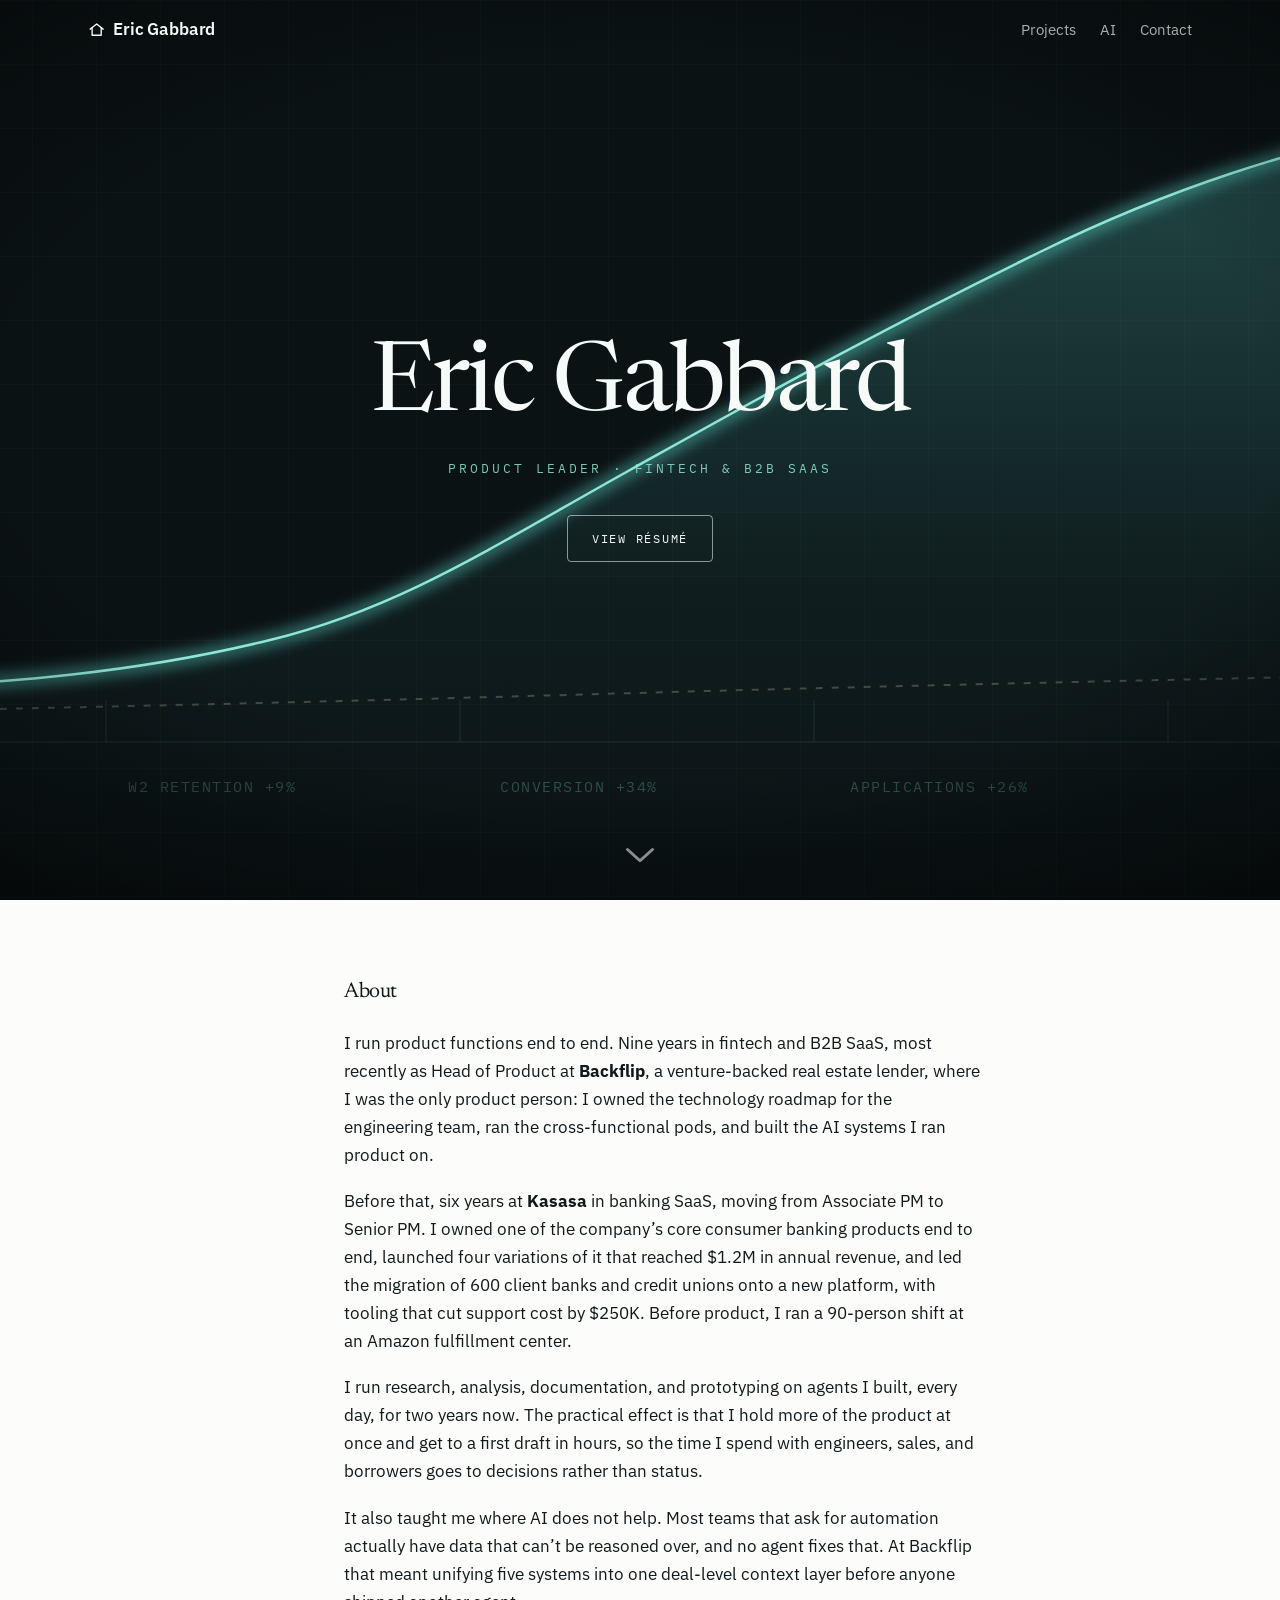
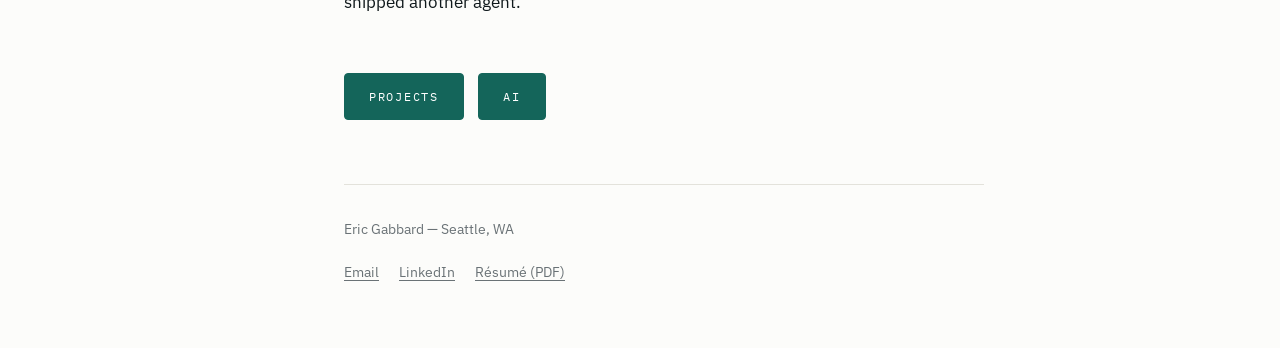
==== commit 5c6f7e84: "Site review phase 2: positioning, About rewrite, AI page stats, case-study TL;DRs, skeptic fixes, da" ====
--- a/index.html
+++ b/index.html
@@ -3,18 +3,18 @@
 <head>
 <meta charset="utf-8">
 <meta name="viewport" content="width=device-width, initial-scale=1">
-<title>Eric Gabbard — Head of Product</title>
-<meta name="description" content="Head of Product. Nine years in fintech and B2B SaaS, building products and the AI systems product teams run on.">
-<meta property="og:title" content="Eric Gabbard — Head of Product">
-<meta property="og:description" content="Nine years in fintech and B2B SaaS, building products and the AI systems product teams run on.">
+<title>Eric Gabbard — Product Leader</title>
+<meta name="description" content="Product leader. Nine years in fintech and B2B SaaS, most recently running product end to end at a venture-backed lender.">
+<meta property="og:title" content="Eric Gabbard — Product Leader">
+<meta property="og:description" content="Nine years in fintech and B2B SaaS, most recently running product end to end at a venture-backed lender.">
 <meta property="og:type" content="website">
 <meta property="og:url" content="https://ericgabbard.com/">
 <meta property="og:image" content="https://ericgabbard.com/og-image.png">
 <meta property="og:image:width" content="1200">
 <meta property="og:image:height" content="630">
 <meta name="twitter:card" content="summary_large_image">
-<meta name="twitter:title" content="Eric Gabbard — Head of Product">
-<meta name="twitter:description" content="Nine years in fintech and B2B SaaS, building products and the AI systems product teams run on.">
+<meta name="twitter:title" content="Eric Gabbard — Product Leader">
+<meta name="twitter:description" content="Nine years in fintech and B2B SaaS, most recently running product end to end at a venture-backed lender.">
 <meta name="twitter:image" content="https://ericgabbard.com/og-image.png">
 <link rel="canonical" href="https://ericgabbard.com/">
 <link rel="icon" href="/favicon-32.png" sizes="32x32" type="image/png">
@@ -27,7 +27,7 @@
 <link rel="preconnect" href="https://fonts.gstatic.com" crossorigin>
 <link rel="stylesheet" href="https://fonts.googleapis.com/css2?family=IBM+Plex+Mono:wght@400&family=IBM+Plex+Sans:wght@400;600&family=Newsreader:opsz,wght@6..72,400;6..72,500&display=swap" media="print" onload="this.media='all'">
 <noscript><link rel="stylesheet" href="https://fonts.googleapis.com/css2?family=IBM+Plex+Mono:wght@400&family=IBM+Plex+Sans:wght@400;600&family=Newsreader:opsz,wght@6..72,400;6..72,500&display=swap"></noscript>
-<link rel="stylesheet" href="/style.css?v=15">
+<link rel="stylesheet" href="/style.css?v=16">
 <script type="application/ld+json">
 {
   "@context": "https://schema.org",
@@ -119,8 +119,8 @@
 
   <div class="hero-title">
     <h1>Eric Gabbard</h1>
-    <p class="hero-role">Head of Product &middot; Fintech &amp; B2B SaaS</p>
-    <p class="hero-cta"><a class="btn btn-hero" href="/resume.pdf?v=2026-09">View résumé</a></p>
+    <p class="hero-role">Product Leader &middot; Fintech &amp; B2B SaaS</p>
+    <p class="hero-cta"><a class="btn btn-hero" href="/resume.pdf?v=2026-09-02">View résumé</a></p>
   </div>
 
   <a class="hero-cue" href="#about" aria-label="Read more">
@@ -133,25 +133,26 @@
   <main id="main" class="home-about">
     <h2>About</h2>
 
-    <p>I&rsquo;m a Head of Product with nine years in fintech and B2B SaaS. Most recently at
-    <strong>Backflip</strong>, a real estate lending platform, where I was the only product person —
-    I owned the full technology roadmap for our engineering team and built the AI systems I ran
-    product on.</p>
-
-    <p>Before that, six and a half years at <strong>Kasasa</strong> in banking SaaS, moving from
-    Associate PM to Senior PM. I owned one of the company&rsquo;s core consumer banking products end
-    to end and led the migration of the client base onto a new platform. Before product, I ran a
-    90-person shift at an Amazon fulfillment center.</p>
-
-    <p>What separates my work now is how far I&rsquo;ve gone with AI. I&rsquo;ve pushed on it further
-    than most product leaders I&rsquo;ve worked with, and not as an experiment — it&rsquo;s how I run
-    research, analysis, product documentation, and prototyping every day. That habit compounds: I
-    move faster, I hold more of the product at once, and I understand what my teams are building at a
-    depth I couldn&rsquo;t reach when every answer had to come off someone else&rsquo;s calendar.</p>
-
-    <p>It also keeps me honest about where AI actually helps. Most teams reach for automation when
-    the real problem is that their data can&rsquo;t be reasoned over. The two look identical from the
-    outside, and only one of them holds up as you build on it.</p>
+    <p>I run product functions end to end. Nine years in fintech and B2B SaaS, most recently as
+    Head of Product at <strong>Backflip</strong>, a venture-backed real estate lender, where I was
+    the only product person: I owned the technology roadmap for the engineering team, ran the
+    cross-functional pods, and built the AI systems I ran product on.</p>
+
+    <p>Before that, six years at <strong>Kasasa</strong> in banking SaaS, moving from Associate
+    PM to Senior PM. I owned one of the company&rsquo;s core consumer banking products end to
+    end, launched four variations of it that reached $1.2M in annual revenue, and led the
+    migration of 600 client banks and credit unions onto a new platform, with tooling that cut
+    support cost by $250K. Before product, I ran a 90-person shift at an Amazon fulfillment
+    center.</p>
+
+    <p>I run research, analysis, documentation, and prototyping on agents I built, every day, for
+    two years now. The practical effect is that I hold more of the product at once and get to a
+    first draft in hours, so the time I spend with engineers, sales, and borrowers goes to decisions
+    rather than status.</p>
+
+    <p>It also taught me where AI does not help. Most teams that ask for automation actually have
+    data that can&rsquo;t be reasoned over, and no agent fixes that. At Backflip that meant unifying
+    five systems into one deal-level context layer before anyone shipped another agent.</p>
 
     <p class="btn-row">
       <a class="btn btn-primary" href="/projects/">Projects</a>
@@ -164,7 +165,7 @@
     <ul class="footlinks">
       <li><a href="mailto:ericdgabbard@gmail.com">Email</a></li>
       <li><a href="https://www.linkedin.com/in/eric-gabbard-48069759/">LinkedIn</a></li>
-      <li><a href="/resume.pdf?v=2026-09">Résumé (PDF)</a></li>
+      <li><a href="/resume.pdf?v=2026-09-02">Résumé (PDF)</a></li>
     </ul>
   </footer>
 
--- a/style.css
+++ b/style.css
@@ -182,6 +182,15 @@
 
 .lede { font-size: 1.18rem; line-height: 1.5; color: var(--fg); }
 
+/* three-line summary under a case-study lede */
+.tldr {
+  list-style: none; margin: 0 0 2rem; padding: 0.9rem 1.1rem;
+  border-left: 3px solid var(--accent); background: var(--accent-soft);
+  font-size: 0.95rem; line-height: 1.5;
+}
+.tldr li { margin: 0; padding: 0.15rem 0; }
+.tldr li + li { border-top: 1px solid var(--rule); }
+
 .eyebrow {
   font-family: var(--mono);
   font-size: 0.72rem; letter-spacing: 0.12em; text-transform: uppercase;
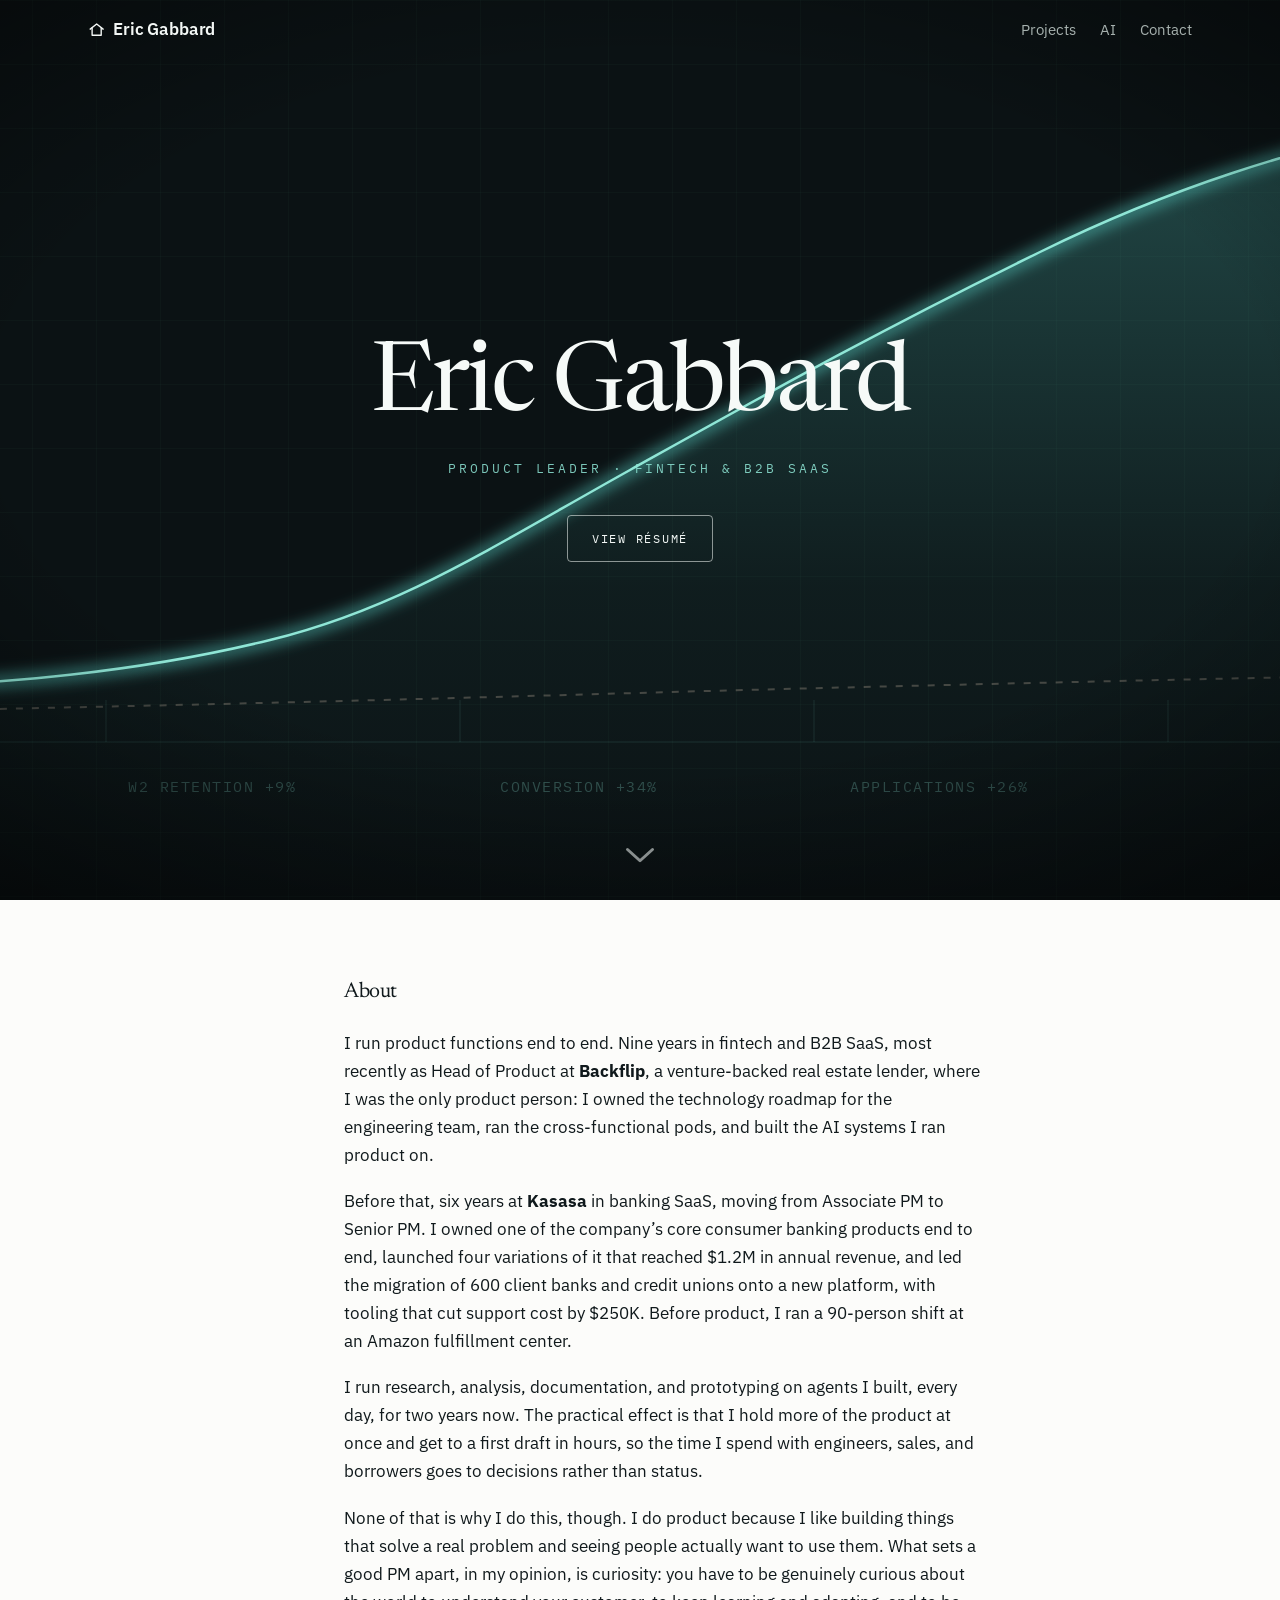
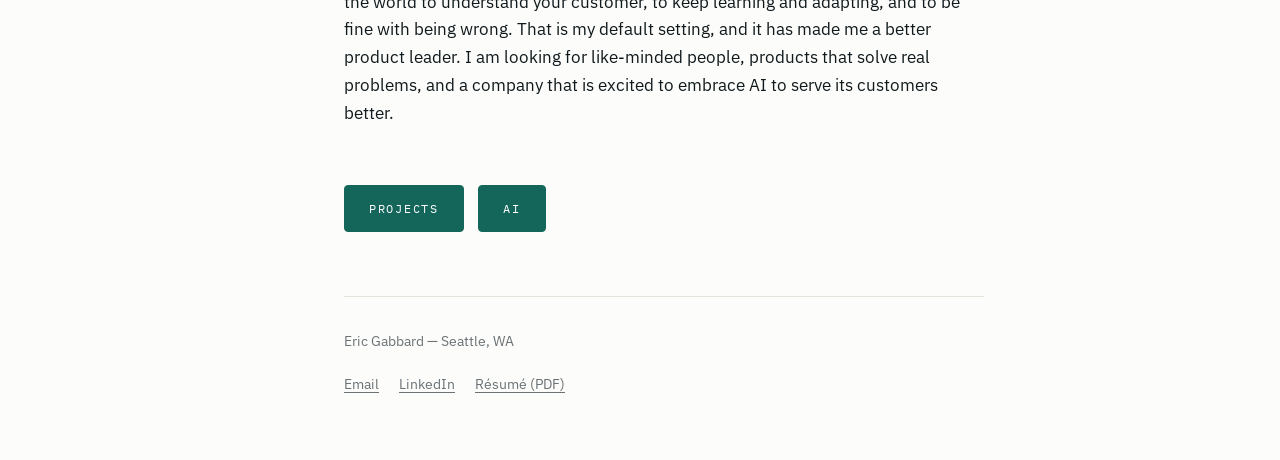
==== commit 64ea682e: "Rewrite about closer around curiosity and what I'm looking for Co-Authored-By: Claude Opus 5 (1M con" ====
--- a/index.html
+++ b/index.html
@@ -27,7 +27,7 @@
 <link rel="preconnect" href="https://fonts.gstatic.com" crossorigin>
 <link rel="stylesheet" href="https://fonts.googleapis.com/css2?family=IBM+Plex+Mono:wght@400&family=IBM+Plex+Sans:wght@400;600&family=Newsreader:opsz,wght@6..72,400;6..72,500&display=swap" media="print" onload="this.media='all'">
 <noscript><link rel="stylesheet" href="https://fonts.googleapis.com/css2?family=IBM+Plex+Mono:wght@400&family=IBM+Plex+Sans:wght@400;600&family=Newsreader:opsz,wght@6..72,400;6..72,500&display=swap"></noscript>
-<link rel="stylesheet" href="/style.css?v=16">
+<link rel="stylesheet" href="/style.css?v=17">
 <script type="application/ld+json">
 {
   "@context": "https://schema.org",
@@ -150,9 +150,13 @@
     first draft in hours, so the time I spend with engineers, sales, and borrowers goes to decisions
     rather than status.</p>
 
-    <p>It also taught me where AI does not help. Most teams that ask for automation actually have
-    data that can&rsquo;t be reasoned over, and no agent fixes that. At Backflip that meant unifying
-    five systems into one deal-level context layer before anyone shipped another agent.</p>
+    <p>None of that is why I do this, though. I do product because I like building things that
+    solve a real problem and seeing people actually want to use them. What sets a good PM apart, in
+    my opinion, is curiosity: you have to be genuinely curious about the world to understand your
+    customer, to keep learning and adapting, and to be fine with being wrong. That is my default
+    setting, and it has made me a better product leader. I am looking for like-minded people,
+    products that solve real problems, and a company that is excited to embrace AI to serve its
+    customers better.</p>
 
     <p class="btn-row">
       <a class="btn btn-primary" href="/projects/">Projects</a>
@@ -171,79 +175,9 @@
 
 </div>
 
-<script>
-(function () {
-  // The bar is light-on-dark only while the hero is under it.
-  var bar = document.querySelector('header.bar');
-  var hero = document.querySelector('.hero');
-  if (!bar || !hero || !('IntersectionObserver' in window)) { if (bar) bar.classList.remove('over'); return; }
-  new IntersectionObserver(function (entries) {
-    bar.classList.toggle('over', entries[0].isIntersecting);
-  }, { rootMargin: '-' + bar.offsetHeight + 'px 0px 0px 0px', threshold: 0 }).observe(hero);
-})();
-</script>
 
-<script>
-(function () {
-  var cue = document.querySelector('.hero-cue');
-  if (!cue) return;
-  var hash = cue.getAttribute('href');
-  var target = document.querySelector(hash);
-  if (!target) return;
 
-  cue.addEventListener('click', function (e) {
-    e.preventDefault();
-
-    if (window.matchMedia('(prefers-reduced-motion: reduce)').matches) {
-      target.scrollIntoView();
-      history.replaceState(null, '', hash);
-      return;
-    }
-
-    var bar = document.querySelector('header.bar');
-    var start = window.pageYOffset;
-    var end = target.getBoundingClientRect().top + start - (bar ? bar.offsetHeight + 20 : 0);
-    var distance = end - start;
-    var duration = 780;
-    var t0 = null;
-    var cancelled = false;
-
-    // The reader taking the wheel, a finger or a key mid-flight means the
-    // animation should stop fighting them. One-shot listeners; whichever
-    // path ends the animation removes the rest.
-    var stops = ['wheel', 'touchstart', 'keydown'];
-    function cancel() { cancelled = true; unlisten(); }
-    function unlisten() {
-      stops.forEach(function (ev) { window.removeEventListener(ev, cancel); });
-    }
-    stops.forEach(function (ev) { window.addEventListener(ev, cancel, { passive: true }); });
-
-    // easeOutQuad — moves at full speed from the first frame, then eases
-    // into the landing. An ease-IN curve here reads as lag before anything
-    // happens, which is exactly what we don't want on a click.
-    function ease(t) {
-      return t * (2 - t);
-    }
-
-    function step(now) {
-      if (cancelled) return;
-      if (t0 === null) t0 = now;
-      var p = Math.min((now - t0) / duration, 1);
-      window.scrollTo(0, start + distance * ease(p));
-      if (p < 1) {
-        requestAnimationFrame(step);
-      } else {
-        unlisten();
-        history.replaceState(null, '', hash);
-      }
-    }
-
-    requestAnimationFrame(step);
-  });
-})();
-</script>
-
-  <script src="/site.js?v=2" defer></script>
+  <script src="/site.js?v=3" defer></script>
   <!-- Cloudflare Web Analytics -->
   <script type='module' src='https://static.cloudflareinsights.com/beacon.min.js' data-cf-beacon='{"token": "a85f519c6c7c4a88a507c44891415a3c"}'></script>
   <!-- End Cloudflare Web Analytics -->
--- a/style.css
+++ b/style.css
@@ -102,7 +102,7 @@
 
 /* Inline links take vertical padding without changing the line box, so this
    lifts the hit area to 24px+ without moving anything. */
-nav ul a, .footlinks a { padding: 0.35rem 0; }
+nav ul a, .footlinks a { padding: 0.35rem 0.3rem; margin: 0 -0.3rem; }
 
 /* Below the sidebar breakpoint the nav is a top row rather than a sticky
    left column, so pin the row itself — otherwise the links scroll away and
@@ -309,6 +309,10 @@
 ul.plain { list-style: none; margin: 0; padding: 0; }
 ul.plain > li { padding: 0.9rem 0; border-top: 1px solid var(--rule); }
 ul.plain > li:last-child { border-bottom: 1px solid var(--rule); }
+/* When the list is the last thing before the footer, the footer's own rule
+   closes it; a second rule 4rem above reads as an empty box. */
+main > ul.plain:last-child > li:last-child { border-bottom: 0; }
+main > ul.plain:last-child { margin-bottom: 0; }
 
 .stats { display: flex; flex-wrap: wrap; gap: 0.5rem; list-style: none; margin: 0; padding: 0; }
 .stats li {
